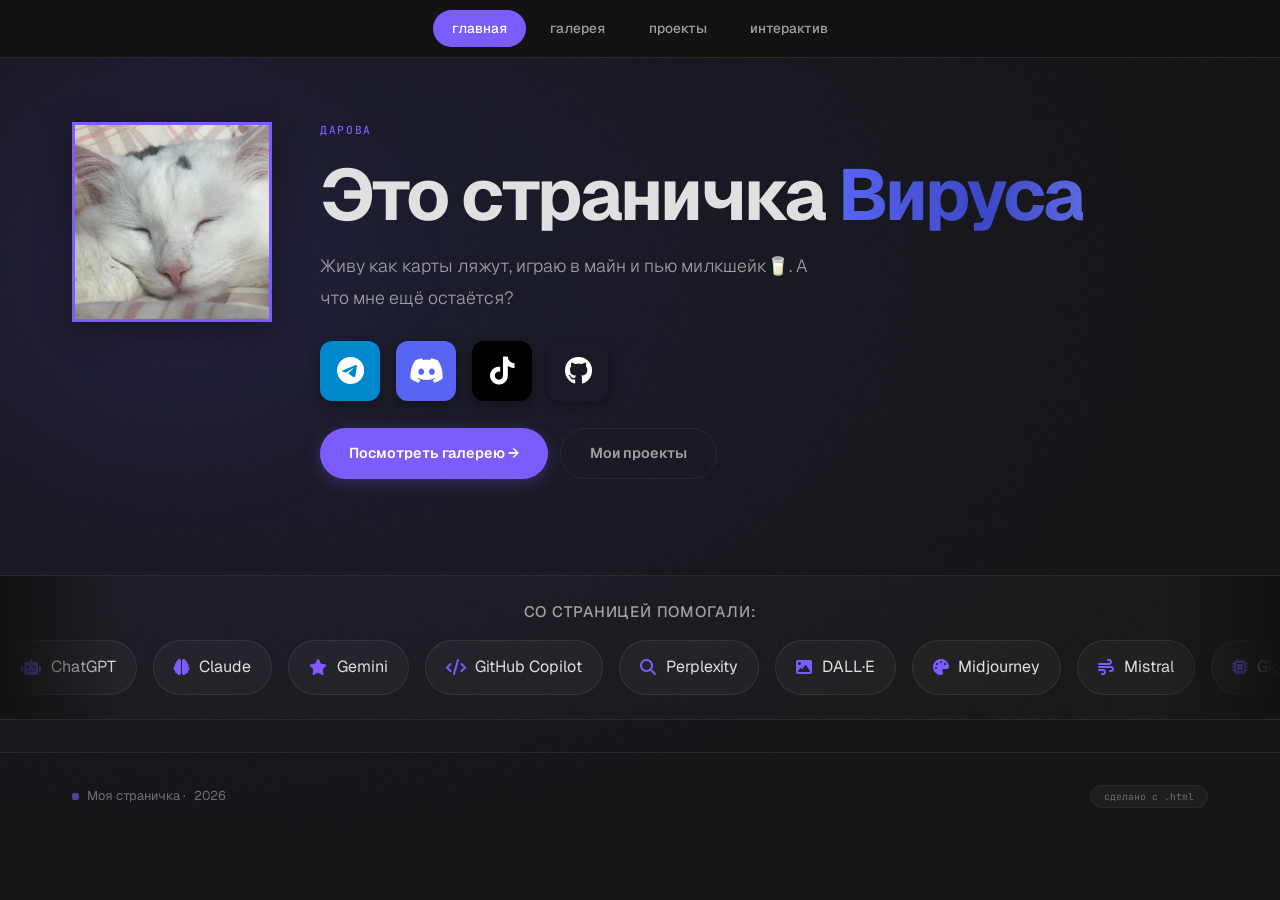
==== index.html @ 211f2b3b "Update index.html" ====
<!DOCTYPE html>

<html lang="ru">
<head>
<link rel="icon" type="image/x-icon" href="favicon.ico">
<link rel="icon" type="image/png" sizes="32x32" href="favicon-32x32.png">
<link rel="icon" type="image/png" sizes="16x16" href="favicon-16x16.png">
<link rel="apple-touch-icon" sizes="180x180" href="apple-touch-icon.png">
<link rel="manifest" href="site.webmanifest">
    <meta charset="UTF-8">
    <meta name="viewport" content="width=device-width, initial-scale=1.0">
 

<title>Главная — Моя страничка</title>

<link rel="preconnect" href="https://fonts.googleapis.com">
<link rel="preconnect" href="https://fonts.gstatic.com" crossorigin>

<link href="https://fonts.googleapis.com/css2?family=Geist:wght@300;400;500;600;700&family=JetBrains+Mono:wght@400;500&display=swap" rel="stylesheet">

<link rel="stylesheet"
      href="https://cdnjs.cloudflare.com/ajax/libs/font-awesome/6.5.0/css/all.min.css">

<link rel="stylesheet" href="style.css">


</head>

<body>

<!-- ═════════ TOPBAR ═════════ -->

<div class="topbar">
    <div class="wrapper">
        <nav class="topbar-nav">
            <a href="index.html" class="on">главная</a>
            <a href="gallery.html">галерея</a>
            <a href="projects.html">проекты</a>
            <a href="posts.html">интерактив</a>
        </nav>
    </div>
</div>

<!-- ═════════ HERO ═════════ -->

<section class="hero">
    <div class="wrapper">


    <div class="hero-grid">

        <div class="hero-avatar">
            <img src="images/филя.png" alt="Аватар">
        </div>

        <div class="hero-content">

            <div class="hero-tag">
                Дарова
            </div>

            <h1>
                Это страничка <em>Вируса</em>
            </h1>

            <p class="hero-sub">
                Живу как карты ляжут, играю в майн и пью милкшейк🥛.
                А что мне ещё остаётся?
            </p>

            <div class="hero-socials">

                <a href="https://t.me/IAmVirus"
                   target="_blank"
                   class="social-icon social-telegram">

                    <i class="fab fa-telegram-plane"></i>
                </a>

                <a href="https://discord.com/users/573196687481372675"
                   target="_blank"
                   class="social-icon social-discord">

                    <i class="fab fa-discord"></i>
                </a>

                <a href="https://tiktok.com/@i...am_virus"
                   target="_blank"
                   class="social-icon social-tiktok">

                    <i class="fab fa-tiktok"></i>
                </a>
                <a href="https://github.com/virus-momentx/virus.github.io"
                   target="_blank"
                   class="social-icon social-github"
                   aria-label="GitHub">

    <i class="fab fa-github"></i>
</a>

            </div>

            <div class="cta-row">

                <a href="gallery.html" class="cta p">
                    Посмотреть галерею →
                </a>

                <a href="projects.html" class="cta s">
                    Мои проекты
                </a>

            </div>

        </div>

    </div>

</div>


</section>

<!-- ═════════ AI CREDITS ═════════ -->

<section class="ai-marquee">

    <div class="ai-title">
        Со страницей помогали:
    </div>

    <div class="ai-track">

    <div class="ai-chip"><i class="fas fa-robot"></i> ChatGPT</div>
    <div class="ai-chip"><i class="fas fa-brain"></i> Claude</div>
    <div class="ai-chip"><i class="fas fa-star"></i> Gemini</div>
    <div class="ai-chip"><i class="fas fa-code"></i> GitHub Copilot</div>
    <div class="ai-chip"><i class="fas fa-search"></i> Perplexity</div>
    <div class="ai-chip"><i class="fas fa-image"></i> DALL·E</div>
    <div class="ai-chip"><i class="fas fa-palette"></i> Midjourney</div>
    <div class="ai-chip"><i class="fas fa-wind"></i> Mistral</div>
    <div class="ai-chip"><i class="fas fa-microchip"></i> GigaChat</div>
    <div class="ai-chip"><i class="fas fa-cloud"></i> ZorahM-GPT</div>

    <!-- дубль для бесконечной анимации -->

    <div class="ai-chip"><i class="fas fa-robot"></i> ChatGPT</div>
    <div class="ai-chip"><i class="fas fa-brain"></i> Claude</div>
    <div class="ai-chip"><i class="fas fa-star"></i> Gemini</div>
    <div class="ai-chip"><i class="fas fa-code"></i> GitHub Copilot</div>
    <div class="ai-chip"><i class="fas fa-search"></i> Perplexity</div>
    <div class="ai-chip"><i class="fas fa-image"></i> DALL·E</div>
    <div class="ai-chip"><i class="fas fa-palette"></i> Midjourney</div>
    <div class="ai-chip"><i class="fas fa-wind"></i> Mistral</div>
    <div class="ai-chip"><i class="fas fa-microchip"></i> GigaChat</div>
    <div class="ai-chip"><i class="fas fa-cloud"></i> ZorahM-GPT</div>

</div>


</section>

<!-- ═════════ FOOTER ═════════ -->

<footer class="ft">


<div class="wrapper">

    <div class="ft-l">
        <div class="ft-d"></div>
        Моя страничка ·
        <span id="year"></span>
    </div>

    <div class="ft-r">
        сделано с .html
    </div>

</div>


</footer>

<script>
document.getElementById('year').textContent =
    new Date().getFullYear();
</script>

</body>
</html>
---- style.css ----
/* ═══════════════════════════════════════════
   style.css — Моя страничка
   ═══════════════════════════════════════════ */

/* ── Reset & Base ── */
*,
*::before,
*::after {
  box-sizing: border-box;
  margin: 0;
  padding: 0;
}

:root {
  --bg-primary: #121212;
  --bg-secondary: #1e1e1e;
  --bg-card: rgba(30, 30, 30, 0.7);
  --border-color: #2a2a2a;
  --text-primary: #e0e0e0;
  --text-secondary: #a0a0a0;
  --text-muted: #6e6e6e;
  --accent: #7c5cfc;
  --accent-hover: #6d4fe0;
  --shadow: 0 8px 32px rgba(0, 0, 0, 0.4);
}

html {
  scroll-behavior: smooth;
}

body {
  font-family: 'Inter', 'Geist', -apple-system, BlinkMacSystemFont, 'Segoe UI', Roboto, sans-serif;
  background: radial-gradient(ellipse at 20% 30%, #1a1a2e, #121212 70%);
  background-attachment: fixed;
  color: var(--text-primary);
  line-height: 1.6;
  min-height: 100vh;
  position: relative;
}

body::before {
  content: '';
  position: fixed;
  inset: 0;
  pointer-events: none;
  z-index: 0;
  background-image: url("data:image/svg+xml,%3Csvg viewBox='0 0 512 512' xmlns='http://www.w3.org/2000/svg'%3E%3Cfilter id='noise'%3E%3CfeTurbulence type='fractalNoise' baseFrequency='0.9' numOctaves='4' stitchTiles='stitch'/%3E%3C/filter%3E%3Crect width='100%25' height='100%25' filter='url(%23noise)' opacity='0.04'/%3E%3C/svg%3E");
  background-size: 200px 200px;
}

.wrapper,
.topbar,
.ft {
  position: relative;
  z-index: 1;
}

.wrapper {
  max-width: 1200px;
  margin: 0 auto;
  padding: 0 2rem;
}

/* ═══ TOP BAR ═══ */
.topbar {
  position: sticky;
  top: 0;
  z-index: 99;
  background: rgba(18, 18, 18, 0.85);
  backdrop-filter: blur(12px);
  border-bottom: 1px solid var(--border-color);
}

.topbar .wrapper {
  display: flex;
  align-items: center;
  justify-content: center;
  padding: 0.6rem 2rem;
  gap: 1rem;
  flex-wrap: wrap;
}

.topbar-nav {
  display: flex;
  gap: 0.3rem;
  flex-wrap: wrap;
}

.topbar-nav a {
  text-decoration: none;
  color: var(--text-secondary);
  font-size: 0.85rem;
  font-weight: 500;
  padding: 0.5rem 1.2rem;
  border-radius: 100px;
  transition: all 0.25s ease;
}

.topbar-nav a:hover {
  color: var(--text-primary);
  background: rgba(255, 255, 255, 0.05);
}

.topbar-nav a.on {
  color: #ffffff;
  background: var(--accent);
}

/* ═══ HERO (Главная) ═══ */
.hero {
  padding: 4rem 0 3rem;
  position: relative;
  overflow: hidden;
}

.hero::before {
  content: '';
  position: absolute;
  top: -20%;
  left: -10%;
  width: 600px;
  height: 600px;
  background: radial-gradient(circle, rgba(124, 92, 252, 0.08), transparent 65%);
  pointer-events: none;
}

.hero-grid {
  display: grid;
  grid-template-columns: 200px 1fr;
  gap: 3rem;
  align-items: start;
  animation: rise 0.8s cubic-bezier(0.22, 1, 0.36, 1) both;
}

@keyframes rise {
  from {
    opacity: 0;
    transform: translateY(30px);
  }
  to {
    opacity: 1;
    transform: translateY(0);
  }
}

.hero-avatar {
  width: 200px;
  height: 200px;
  background: var(--bg-secondary);
  border: 3px solid var(--accent);
  border-radius: 0;
  overflow: hidden;
  flex-shrink: 0;
  box-shadow: var(--shadow);
}

.hero-avatar img {
  width: 100%;
  height: 100%;
  object-fit: cover;
  display: block;
}

.hero-content {
  display: flex;
  flex-direction: column;
  gap: 1.2rem;
}

.hero-tag {
  font-family: 'JetBrains Mono', monospace;
  font-size: 0.7rem;
  color: var(--accent);
  text-transform: uppercase;
  letter-spacing: 0.15em;
  font-weight: 500;
}

.hero-content h1 {
  font-size: clamp(2.8rem, 6vw, 4.5rem);
  font-weight: 700;
  line-height: 1;
  letter-spacing: -0.04em;
  margin: 0;
}

.hero-content h1 em {
  font-style: normal;
  background: linear-gradient(270deg, #5865F2, #7b87f5, #a78bfa, #6c7af0, #3b48c4, #5865F2);
  background-size: 300% 100%;
  -webkit-background-clip: text;
  -webkit-text-fill-color: transparent;
  background-clip: text;
  animation: shimmer 1.2s linear infinite;
}

@keyframes shimmer {
  0% {
    background-position: 0% 50%;
  }
  100% {
    background-position: 300% 50%;
  }
}

.shimmer-text {
  font-style: normal;
  background: linear-gradient(270deg, #5865F2, #7b87f5, #a78bfa, #6c7af0, #3b48c4, #5865F2);
  background-size: 300% 100%;
  -webkit-background-clip: text;
  -webkit-text-fill-color: transparent;
  background-clip: text;
  animation: shimmer 1.2s linear infinite;
}

.hero-sub {
  font-size: 1.1rem;
  color: var(--text-secondary);
  max-width: 500px;
  font-weight: 300;
  line-height: 1.8;
  margin: 0;
}

/* ═══ СОЦСЕТИ (квадратные иконки) ═══ */
.hero-socials {
  display: flex;
  gap: 1rem;
  margin-top: 0.5rem;
  flex-wrap: wrap;
}

.hero-socials .social-icon {
  display: inline-flex;
  align-items: center;
  justify-content: center;
  width: 60px;
  height: 60px;
  border-radius: 12px;
  text-decoration: none;
  transition: all 0.3s ease;
  border: none;
  box-shadow: 0 4px 12px rgba(0, 0, 0, 0.3);
  font-size: 28px;
  color: white;
}

.hero-socials .social-icon:hover {
  transform: translateY(-4px) scale(1.03);
  filter: brightness(1.15);
  box-shadow: 0 8px 25px rgba(0, 0, 0, 0.5);
}

.hero-socials .social-telegram {
  background: #0088cc;
}
.hero-socials .social-discord {
  background: #5865F2;
}
.hero-socials .social-tiktok {
  background: #000000;
}

.cta-row {
  display: flex;
  gap: 0.8rem;
  flex-wrap: wrap;
  margin-top: 0.5rem;
}

.cta {
  display: inline-flex;
  align-items: center;
  gap: 0.5rem;
  padding: 0.8rem 1.8rem;
  font-weight: 600;
  font-size: 0.9rem;
  border-radius: 100px;
  transition: all 0.3s cubic-bezier(0.34, 1.56, 0.64, 1);
  text-decoration: none;
}

.cta.p {
  background: var(--accent);
  color: #ffffff;
  border: none;
  box-shadow: 0 4px 15px rgba(124, 92, 252, 0.3);
}

.cta.p:hover {
  background: var(--accent-hover);
  transform: translateY(-3px);
  box-shadow: 0 8px 30px rgba(124, 92, 252, 0.4);
}

.cta.s {
  background: transparent;
  color: var(--text-secondary);
  border: 1px solid var(--border-color);
}

.cta.s:hover {
  background: rgba(255, 255, 255, 0.05);
  color: var(--text-primary);
  transform: translateY(-3px);
}

/* ═══ GALLERY (общие стили) ═══ */
.page-title {
  padding: 3rem 0 0;
  text-align: center;
}

.page-title h1 {
  font-size: clamp(2.5rem, 5vw, 3.8rem);
  font-weight: 700;
  letter-spacing: -0.03em;
}

.page-title p {
  color: var(--text-secondary);
  font-size: 1.1rem;
  margin-top: 0.5rem;
  font-weight: 300;
}

.gallery-subtitle {
  font-size: 2.8rem;
  font-weight: 700;
  margin-top: 0.2rem;
  color: var(--text-primary);
}

.gallery-update-note {
  font-size: 1rem;
  color: var(--text-secondary);
  font-weight: 300;
  margin-top: 0.3rem;
  font-style: italic;
  opacity: 0.7;
  letter-spacing: 0.02em;
}

/* ═══ GALLERY CONTROLS (фильтры + поиск) ═══ */
.gallery-controls {
  display: flex;
  flex-direction: column;
  align-items: center;
  gap: 18px;
  margin: 28px auto 0;
}

/* ── Ряд кнопок-игр ── */
.game-filters {
  display: flex;
  align-items: center;
  gap: 10px;
  flex-wrap: wrap;
  justify-content: center;
}

.game-filter {
  width: 64px;
  height: 64px;
  border-radius: 16px;
  border: 2px solid transparent;
  background: rgba(255, 255, 255, 0.06);
  cursor: pointer;
  display: flex;
  align-items: center;
  justify-content: center;
  transition: background 0.2s, border-color 0.2s, box-shadow 0.2s;
  padding: 0;
  position: relative;
}

.game-filter img {
  width: 36px;
  height: 36px;
  object-fit: contain;
  border-radius: 6px;
}

.game-filter:hover {
  background: rgba(255, 255, 255, 0.12);
}

.game-filter.active {
  border-color: #7c5cfc;
  background: rgba(124, 92, 252, 0.15);
  box-shadow: 0 0 0 2px rgba(124, 92, 252, 0.3),
              0 2px 18px rgba(124, 92, 252, 0.25);
}

/* Нижняя полоска у активного фильтра */
.game-filter.active::after {
  content: '';
  position: absolute;
  bottom: 6px;
  left: 50%;
  transform: translateX(-50%);
  width: 28px;
  height: 3px;
  border-radius: 2px;
  background: #7c5cfc;
}

/* IRL — текстовая кнопка */
.game-filter.irl {
  font-family: 'Inter', sans-serif;
  font-size: 0.85rem;
  font-weight: 700;
  color: #ccc;
  letter-spacing: 0.05em;
  width: 72px;
}

/* ── Поисковая строка (общая, гэллерея + посты) ── */
#searchInput {
  display: block;
  width: 100%;
  max-width: 560px;
  margin: 0 auto;
  padding: 14px 20px 14px 48px;
  border-radius: 50px;
  border: 1.5px solid rgba(255, 255, 255, 0.08);
  background: rgba(255, 255, 255, 0.05);
  color: #e0e0e0;
  font-family: 'Inter', sans-serif;
  font-size: 0.95rem;
  outline: none;
  transition: border-color 0.2s, background 0.2s;
  background-image: url("data:image/svg+xml,%3Csvg xmlns='http://www.w3.org/2000/svg' width='18' height='18' viewBox='0 0 24 24' fill='none' stroke='%238b5cf6' stroke-width='2.2' stroke-linecap='round' stroke-linejoin='round'%3E%3Ccircle cx='11' cy='11' r='8'/%3E%3Cline x1='21' y1='21' x2='16.65' y2='16.65'/%3E%3C/svg%3E");
  background-repeat: no-repeat;
  background-position: 16px center;
  box-sizing: border-box;
}

#searchInput::placeholder {
  color: rgba(180, 180, 200, 0.5);
}

#searchInput:focus {
  border-color: rgba(124, 92, 252, 0.5);
  background-color: rgba(255, 255, 255, 0.08);
}

/* Обёртка строки поиска на странице "Интерактив" — центрирует инпут */
.posts-search-wrap {
  width: 100%;
  max-width: 640px;
  margin: 20px auto;
  display: flex;
  justify-content: center;
}

/* Альтернативный вариант поисковой строки (с иконкой-лупой внутри блока) */
.posts-search {
  display: flex;
  align-items: center;
  gap: 10px;
  width: 100%;
  max-width: 640px;
  margin: 16px auto;
  padding: 10px 14px;
  border-radius: 14px;
  background: #161616;
  border: 1px solid #2a2a2a;
  transition: .2s;
}

.posts-search:focus-within {
  border-color: #4a4af0;
  box-shadow: 0 0 0 2px rgba(74, 74, 240, 0.2);
}

.posts-search i {
  color: #777;
}

.posts-search input {
  width: 100%;
  background: transparent;
  border: none;
  outline: none;
  color: #fff;
  font-size: 14px;
}

/* ── Счётчик фото ── */
.photo-counter {
  text-align: center;
  color: rgba(180, 180, 200, 0.55);
  font-size: 0.85rem;
  margin-top: 8px;
  margin-bottom: 28px;
}

/* ── Счётчик постов (страница "Интерактив") ── */
.posts-count {
  text-align: center;
  color: rgba(180, 180, 200, 0.55);
  font-size: 0.85rem;
  margin-top: 8px;
  margin-bottom: 28px;
}

/* ═══ GALLERY GRID ═══ */
.gallery-grid {
  display: grid;
  grid-template-columns: repeat(auto-fill, minmax(260px, 1fr));
  gap: 1.8rem;
  padding: 2rem 0 60px;
}

.gallery-item {
  background: var(--bg-card);
  backdrop-filter: blur(8px);
  border: 1px solid var(--border-color);
  border-radius: 16px;
  overflow: hidden;
  transition: all 0.3s ease;
  cursor: pointer;
  opacity: 0;
  animation: cardFadeIn 0.4s ease forwards;
}

@keyframes cardFadeIn {
  from {
    opacity: 0;
    transform: scale(0.95);
  }
  to {
    opacity: 1;
    transform: scale(1);
  }
}

.gallery-item:hover {
  transform: translateY(-5px);
  border-color: var(--accent);
  box-shadow: var(--shadow);
}

.gallery-item img {
  width: 100%;
  height: 200px;
  object-fit: cover;
  display: block;
  background: var(--bg-primary);
}

.gallery-item .desc {
  padding: 1.2rem;
  font-size: 0.9rem;
  color: var(--text-secondary);
  font-weight: 300;
  white-space: pre-wrap;
}

/* ═══ LIGHTBOX ═══ */
#lightbox {
  display: none;
  position: fixed;
  inset: 0;
  background: rgba(0, 0, 0, 0.92);
  backdrop-filter: blur(8px);
  z-index: 1000;
  align-items: center;
  justify-content: center;
  cursor: pointer;
  padding: 20px;
}

#lightbox.active {
  display: flex;
}

.lightbox-content {
  display: flex;
  flex-direction: column;
  align-items: center;
  justify-content: center;
  max-width: 92%;
  max-height: 92vh;
  gap: 1rem;
  cursor: default;
}

#lightbox img {
  max-width: 100%;
  max-height: calc(92vh - 6rem);
  object-fit: contain;
  border-radius: 12px;
  box-shadow: 0 0 60px rgba(0, 0, 0, 0.8);
  animation: zoomIn 0.3s cubic-bezier(0.34, 1.56, 0.64, 1);
}

#lightbox .placeholder-text {
  color: #fff;
  font-size: 1.8rem;
  font-weight: 300;
  text-align: center;
  padding: 2rem;
  background: rgba(255, 255, 255, 0.05);
  border-radius: 16px;
}

.lightbox-comment {
  max-width: 80%;
  color: #ffffff;
  font-size: 2.8rem;
  font-weight: 700;
  text-align: center;
  background: rgba(0, 0, 0, 0.65);
  padding: 1.2rem 2.5rem;
  border-radius: 20px;
  backdrop-filter: blur(8px);
  border: 1px solid rgba(255, 255, 255, 0.1);
  box-shadow: 0 8px 40px rgba(0, 0, 0, 0.6);
  display: none;
  animation: fadeIn 0.4s ease;
  text-shadow: 0 2px 10px rgba(0, 0, 0, 0.5);
  line-height: 1.3;
  white-space: pre-wrap;
  word-wrap: break-word;
  margin: 0 auto;
  flex-shrink: 0;
}

@keyframes zoomIn {
  from {
    transform: scale(0.8);
    opacity: 0;
  }
  to {
    transform: scale(1);
    opacity: 1;
  }
}

@keyframes fadeIn {
  from {
    opacity: 0;
  }
  to {
    opacity: 1;
  }
}

#lightbox .close-btn {
  position: fixed;
  top: 25px;
  right: 35px;
  font-size: 42px;
  color: #fff;
  cursor: pointer;
  font-weight: 300;
  transition: transform 0.2s ease;
  z-index: 1001;
  user-select: none;
}

#lightbox .close-btn:hover {
  transform: scale(1.2) rotate(90deg);
}

/* ═══ PROJECTS ═══ */
.projects-list {
  display: flex;
  flex-direction: column;
  gap: 1.5rem;
  padding: 2rem 0;
}

.project-card {
  background: var(--bg-card);
  backdrop-filter: blur(8px);
  border: 1px solid var(--border-color);
  border-radius: 16px;
  padding: 1.8rem;
  transition: all 0.3s ease;
}

.project-card:hover {
  border-color: var(--accent);
  transform: translateX(8px);
  box-shadow: var(--shadow);
}

.project-card h3 {
  font-size: 1.2rem;
  font-weight: 600;
  margin-bottom: 0.3rem;
}

.project-card p {
  color: var(--text-secondary);
  font-weight: 300;
  line-height: 1.7;
}

.project-card .link {
  display: inline-block;
  margin-top: 0.8rem;
  color: var(--accent);
  text-decoration: none;
  font-weight: 500;
  transition: color 0.2s ease;
}

.project-card .link:hover {
  color: var(--accent-hover);
}

/* ═══ POSTS (Интерактив) ═══ */
.posts-list {
  display: flex;
  flex-direction: column;
  gap: 1.8rem;
  padding: 1rem 0 60px;
}

.post-card {
  position: relative;
  width: 100%;
  max-width: 640px;
  margin: 0 auto;
  background: var(--bg-card);
  backdrop-filter: blur(8px);
  border: 1px solid var(--border-color);
  border-radius: 18px;
  padding: 1.6rem;
  overflow: hidden;
  opacity: 0;
  animation: postFadeIn 0.5s ease forwards;
  transition: border-color 0.3s ease, transform 0.3s ease, box-shadow 0.3s ease;
}

@keyframes postFadeIn {
  from {
    opacity: 0;
    transform: translateY(16px);
  }
  to {
    opacity: 1;
    transform: translateY(0);
  }
}

/* акцентная полоска сверху карточки */
.post-card::before {
  content: '';
  position: absolute;
  top: 0;
  left: 0;
  right: 0;
  height: 3px;
  background: linear-gradient(90deg, transparent, var(--accent), transparent);
  opacity: 0.6;
}

.post-card:hover {
  border-color: var(--accent);
  transform: translateY(-4px);
  box-shadow: var(--shadow);
}

.post-card .post-title {
  text-align: center;
  font-size: 1.25rem;
  font-weight: 700;
  letter-spacing: -0.01em;
  margin-bottom: 1.1rem;
  color: var(--text-primary);
}

.post-tag {
  display: inline-block;
  font-size: 11px;
  padding: 2px 8px;
  border-radius: 10px;
  background: #2b2b40;
  color: #9fa8ff;
  margin-bottom: 8px;
}

/* ── картинка поста + лупа при наведении ── */
.post-image-wrap {
  position: relative;
  border-radius: 14px;
  overflow: hidden;
  margin-bottom: 1.1rem;
  cursor: pointer;
  background: var(--bg-primary);
}

.post-card .post-image,
.post-image {
  width: 100%;
  max-width: 100%;
  max-height: 280px;
  height: auto;
  object-fit: cover;
  display: block;
  border-radius: 10px;
  transition: transform 0.4s ease, filter 0.4s ease;
}

.post-image-wrap:hover .post-image {
  transform: scale(1.04);
  filter: brightness(0.75);
}

.post-zoom-hint {
  position: absolute;
  inset: 0;
  display: flex;
  align-items: center;
  justify-content: center;
  font-size: 1.6rem;
  color: #fff;
  opacity: 0;
  transition: opacity 0.3s ease;
  pointer-events: none;
  text-shadow: 0 2px 12px rgba(0, 0, 0, 0.6);
}

.post-image-wrap:hover .post-zoom-hint {
  opacity: 1;
}

.post-card .post-body,
.post-body {
  color: var(--text-secondary);
  font-weight: 300;
  line-height: 1.7;
  white-space: pre-wrap;
  font-size: 0.92rem;
}

.post-card .post-meta,
.post-meta {
  display: flex;
  justify-content: flex-start;
  margin-top: 1.3rem;
  padding-top: 0.9rem;
  border-top: 1px solid var(--border-color);
  font-size: 12px;
  opacity: .85;
}

.post-date-time {
  display: inline-flex;
  align-items: center;
  gap: 0.4rem;
  font-family: 'JetBrains Mono', monospace;
  font-size: 0.75rem;
  color: var(--text-muted);
  background: rgba(124, 92, 252, 0.07);
  padding: 0.4rem 1rem;
  border-radius: 100px;
  border: 1px solid rgba(124, 92, 252, 0.15);
}

.post-date-time i {
  color: var(--accent);
  font-size: 0.7rem;
}

/* ── Подсветка результатов поиска ── */
mark {
  background: #4a4af0;
  color: white;
  padding: 0 3px;
  border-radius: 4px;
}

/* ═══ БЕГУЩАЯ СТРОКА С ИИ ═══ */
.ai-marquee {
  position: relative;
  overflow: hidden;
  margin-top: 3rem;
  padding: 1.5rem 0;
  background: rgba(255, 255, 255, 0.02);
  border-top: 1px solid var(--border-color);
  border-bottom: 1px solid var(--border-color);
}

.ai-marquee::before,
.ai-marquee::after {
  content: "";
  position: absolute;
  top: 0;
  width: 120px;
  height: 100%;
  z-index: 5;
  pointer-events: none;
}

.ai-marquee::before {
  left: 0;
  background: linear-gradient(to right, #121212, transparent);
}

.ai-marquee::after {
  right: 0;
  background: linear-gradient(to left, #121212, transparent);
}

.ai-title {
  text-align: center;
  font-size: 0.95rem;
  font-weight: 500;
  color: var(--text-secondary);
  margin-bottom: 1rem;
  letter-spacing: 0.05em;
  text-transform: uppercase;
}

.ai-track {
  display: flex;
  align-items: center;
  gap: 1rem;
  width: max-content;
  animation: aiScroll 25s linear infinite;
}

.ai-chip {
  display: flex;
  align-items: center;
  gap: .6rem;
  padding: .85rem 1.25rem;
  border-radius: 999px;
  background: rgba(255, 255, 255, .04);
  border: 1px solid rgba(255, 255, 255, .08);
  color: var(--text-primary);
  white-space: nowrap;
  transition: all .25s ease;
}

.ai-chip:hover {
  transform: translateY(-2px);
  border-color: var(--accent);
  background: rgba(124, 92, 252, 0.08);
}

.ai-chip i {
  color: var(--accent);
  font-size: 1rem;
}

@keyframes aiScroll {
  from {
    transform: translateX(0);
  }
  to {
    transform: translateX(-50%);
  }
}

/* ═══ FOOTER ═══ */
.ft {
  padding: 2rem 0;
  border-top: 1px solid var(--border-color);
  margin-top: 2rem;
}

.ft .wrapper {
  display: flex;
  justify-content: space-between;
  align-items: center;
}

.ft-l {
  display: flex;
  align-items: center;
  gap: 0.5rem;
  font-size: 0.8rem;
  color: var(--text-muted);
}

.ft-d {
  width: 7px;
  height: 7px;
  background: var(--accent);
  border-radius: 2px;
  opacity: 0.6;
}

.ft-r {
  font-family: 'JetBrains Mono', monospace;
  font-size: 0.6rem;
  color: var(--text-muted);
  padding: 0.2rem 0.8rem;
  background: var(--bg-secondary);
  border-radius: 100px;
  border: 1px solid var(--border-color);
}

/* ═══ RESPONSIVE ═══ */
@media (max-width: 768px) {
  .topbar .wrapper {
    justify-content: center;
    padding: 0.8rem 1.5rem;
  }

  .post-card {
    padding: 1.3rem;
  }

  .post-card .post-title {
    font-size: 1.1rem;
  }

  .post-card .post-image,
  .post-image {
    max-height: 220px;
  }

  .hero-grid {
    grid-template-columns: 1fr;
    gap: 2rem;
    text-align: center;
  }

  .hero-avatar {
    width: 150px;
    height: 150px;
    margin: 0 auto;
  }

  .hero-content {
    align-items: center;
  }

  .hero-sub {
    max-width: 100%;
  }

  .hero-socials {
    justify-content: center;
  }

  .cta-row {
    justify-content: center;
  }

  .gallery-grid {
    grid-template-columns: repeat(auto-fill, minmax(160px, 1fr));
    gap: 1rem;
  }

  .gallery-item img {
    height: 150px;
  }

  .wrapper {
    padding: 0 1.25rem;
  }

  #lightbox .close-btn {
    top: 15px;
    right: 20px;
    font-size: 32px;
  }

  .gallery-subtitle {
    font-size: 2rem;
  }

  .gallery-update-note {
    font-size: 0.85rem;
  }

  .lightbox-comment {
    font-size: 1.8rem;
    padding: 0.8rem 1.5rem;
    max-width: 90%;
    border-radius: 14px;
  }

  .game-filter {
    width: 48px !important;
    height: 48px !important;
  }

  .game-filter img {
    width: 24px !important;
    height: 24px !important;
    max-width: 24px !important;
    max-height: 24px !important;
  }

  .game-filter.irl {
    min-width: 60px;
    padding: 0 14px;
    font-size: 0.8rem;
  }

  .ai-chip {
    font-size: 0.9rem;
    padding: 0.6rem 1rem;
  }

  .search-box input {
    height: 48px;
    font-size: 0.9rem;
  }
}

@media (max-width: 480px) {
  .lightbox-comment {
    font-size: 1.4rem;
    padding: 0.6rem 1.2rem;
  }

  .post-card {
    padding: 1.1rem;
  }

  .post-card .post-image,
  .post-image {
    max-height: 200px;
  }
}
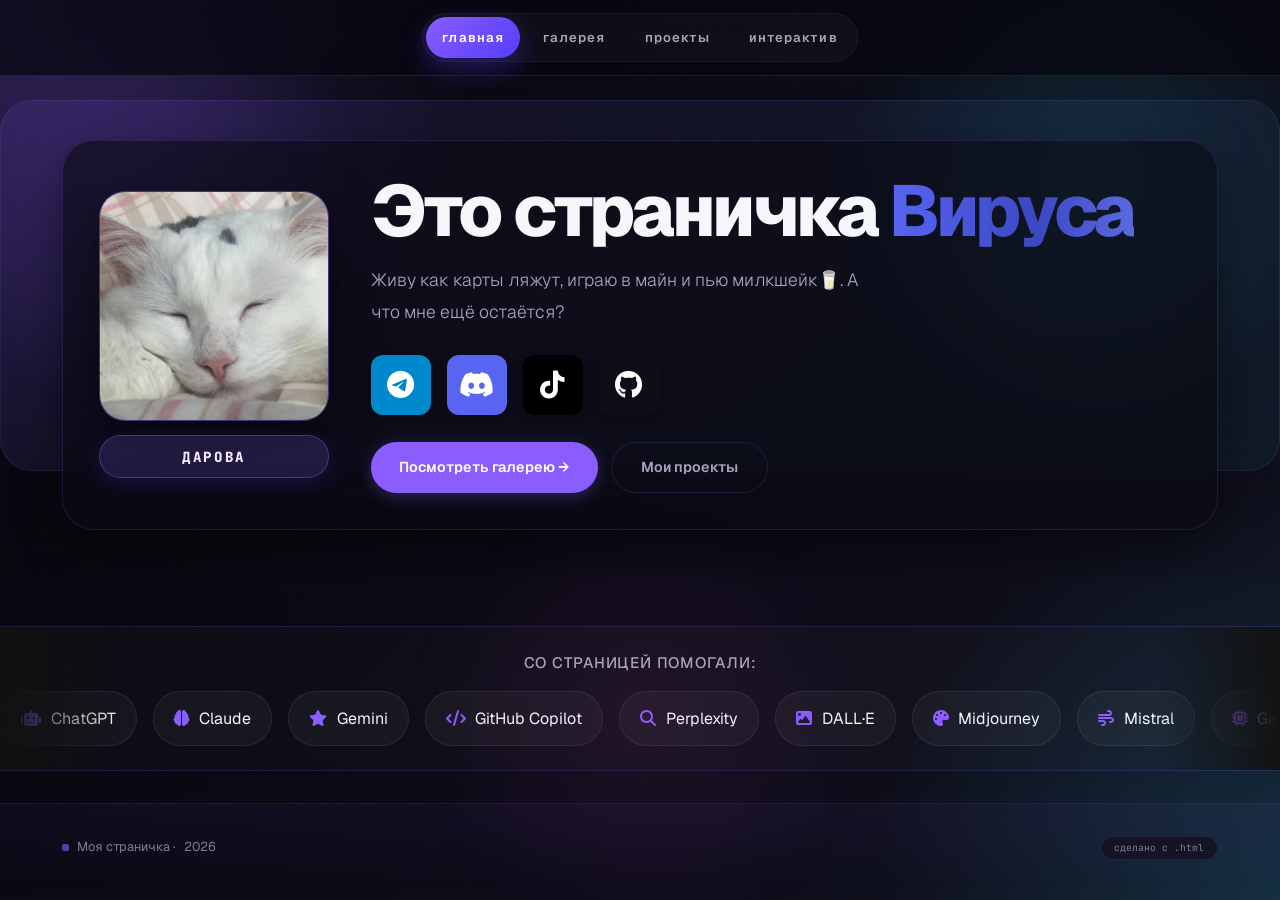
==== commit 365db692: "Fix HTML structure and formatting issues" ====
--- a/index.html
+++ b/index.html
@@ -3,10 +3,10 @@
 <html lang="ru">
 <head>
 <link rel="icon" type="image/x-icon" href="favicon.ico">
-<link rel="icon" type="image/png" sizes="32x32" href="favicon-32x32.png">
-<link rel="icon" type="image/png" sizes="16x16" href="favicon-16x16.png">
-<link rel="apple-touch-icon" sizes="180x180" href="apple-touch-icon.png">
-<link rel="manifest" href="site.webmanifest">
+<link rel="icon" type="image/png" sizes="32x32" href="icons/favicon-32x32.png">
+<link rel="icon" type="image/png" sizes="16x16" href="icons/favicon-16x16.png">
+<link rel="apple-touch-icon" sizes="180x180" href="icons/apple-touch-icon.png">
+<link rel="manifest" href="icons/site.webmanifest">
     <meta charset="UTF-8">
     <meta name="viewport" content="width=device-width, initial-scale=1.0">
  
@@ -49,15 +49,17 @@
 
     <div class="hero-grid">
 
-        <div class="hero-avatar">
-            <img src="images/филя.png" alt="Аватар">
-        </div>
-
-        <div class="hero-content">
+        <div class="hero-avatar-stack">
+            <div class="hero-avatar">
+                <img src="images/филя.png" alt="Аватар">
+            </div>
 
             <div class="hero-tag">
                 Дарова
             </div>
+        </div>
+
+        <div class="hero-content">
 
             <h1>
                 Это страничка <em>Вируса</em>
--- a/style.css
+++ b/style.css
@@ -12,16 +12,18 @@
 }
 
 :root {
-  --bg-primary: #121212;
-  --bg-secondary: #1e1e1e;
-  --bg-card: rgba(30, 30, 30, 0.7);
-  --border-color: #2a2a2a;
-  --text-primary: #e0e0e0;
-  --text-secondary: #a0a0a0;
-  --text-muted: #6e6e6e;
-  --accent: #7c5cfc;
-  --accent-hover: #6d4fe0;
-  --shadow: 0 8px 32px rgba(0, 0, 0, 0.4);
+  --bg-primary: #09090d;
+  --bg-secondary: #141425;
+  --bg-card: rgba(16, 16, 28, 0.72);
+  --border-color: rgba(117, 101, 255, 0.18);
+  --text-primary: #f5f7fb;
+  --text-secondary: #a6a5bb;
+  --text-muted: #7f7d96;
+  --accent: #8a5dff;
+  --accent-hover: #7352f5;
+  --accent-2: #32d6ff;
+  --accent-3: #ff4fd8;
+  --shadow: 0 18px 50px rgba(0, 0, 0, 0.45);
 }
 
 html {
@@ -30,12 +32,16 @@
 
 body {
   font-family: 'Inter', 'Geist', -apple-system, BlinkMacSystemFont, 'Segoe UI', Roboto, sans-serif;
-  background: radial-gradient(ellipse at 20% 30%, #1a1a2e, #121212 70%);
+  background:
+    radial-gradient(circle at top left, rgba(138, 93, 255, 0.26), transparent 30%),
+    radial-gradient(circle at bottom right, rgba(50, 214, 255, 0.15), transparent 26%),
+    linear-gradient(135deg, #05050a 0%, #0a0a14 45%, #111220 100%);
   background-attachment: fixed;
   color: var(--text-primary);
   line-height: 1.6;
   min-height: 100vh;
   position: relative;
+  overflow-x: hidden;
 }
 
 body::before {
@@ -44,8 +50,30 @@
   inset: 0;
   pointer-events: none;
   z-index: 0;
-  background-image: url("data:image/svg+xml,%3Csvg viewBox='0 0 512 512' xmlns='http://www.w3.org/2000/svg'%3E%3Cfilter id='noise'%3E%3CfeTurbulence type='fractalNoise' baseFrequency='0.9' numOctaves='4' stitchTiles='stitch'/%3E%3C/filter%3E%3Crect width='100%25' height='100%25' filter='url(%23noise)' opacity='0.04'/%3E%3C/svg%3E");
-  background-size: 200px 200px;
+  background:
+    linear-gradient(rgba(255,255,255,0.012) 1px, transparent 1px),
+    linear-gradient(90deg, rgba(255,255,255,0.012) 1px, transparent 1px),
+    url("data:image/svg+xml,%3Csvg viewBox='0 0 512 512' xmlns='http://www.w3.org/2000/svg'%3E%3Cfilter id='noise'%3E%3CfeTurbulence type='fractalNoise' baseFrequency='0.7' numOctaves='4' stitchTiles='stitch'/%3E%3C/filter%3E%3Crect width='100%25' height='100%25' filter='url(%23noise)' opacity='0.04'/%3E%3C/svg%3E");
+  background-size: 42px 42px, 42px 42px, 200px 200px;
+  mask-image: linear-gradient(to bottom, rgba(0,0,0,0.78), transparent 100%);
+}
+
+body::after {
+  content: '';
+  position: fixed;
+  inset: 0;
+  pointer-events: none;
+  z-index: 0;
+  background:
+    radial-gradient(circle at 10% 20%, rgba(138, 93, 255, 0.16), transparent 18%),
+    radial-gradient(circle at 85% 20%, rgba(50, 214, 255, 0.14), transparent 20%),
+    radial-gradient(circle at 50% 80%, rgba(255, 79, 216, 0.08), transparent 26%);
+  opacity: 0.9;
+}
+
+img {
+  max-width: 100%;
+  height: auto;
 }
 
 .wrapper,
@@ -56,7 +84,7 @@
 }
 
 .wrapper {
-  max-width: 1200px;
+  max-width: 1220px;
   margin: 0 auto;
   padding: 0 2rem;
 }
@@ -66,44 +94,52 @@
   position: sticky;
   top: 0;
   z-index: 99;
-  background: rgba(18, 18, 18, 0.85);
-  backdrop-filter: blur(12px);
-  border-bottom: 1px solid var(--border-color);
+  background: rgba(8, 8, 16, 0.72);
+  backdrop-filter: blur(18px);
+  border-bottom: 1px solid rgba(138, 93, 255, 0.18);
 }
 
 .topbar .wrapper {
   display: flex;
   align-items: center;
   justify-content: center;
-  padding: 0.6rem 2rem;
+  padding: 0.8rem 2rem;
   gap: 1rem;
   flex-wrap: wrap;
 }
 
 .topbar-nav {
   display: flex;
-  gap: 0.3rem;
+  gap: 0.45rem;
   flex-wrap: wrap;
+  padding: 0.2rem;
+  border-radius: 999px;
+  background: rgba(255, 255, 255, 0.03);
+  border: 1px solid rgba(255, 255, 255, 0.05);
 }
 
 .topbar-nav a {
   text-decoration: none;
   color: var(--text-secondary);
-  font-size: 0.85rem;
-  font-weight: 500;
-  padding: 0.5rem 1.2rem;
-  border-radius: 100px;
+  font-size: 0.82rem;
+  font-weight: 600;
+  letter-spacing: 0.08em;
+  text-transform: lowercase;
+  padding: 0.62rem 1rem;
+  border-radius: 999px;
   transition: all 0.25s ease;
 }
 
 .topbar-nav a:hover {
   color: var(--text-primary);
   background: rgba(255, 255, 255, 0.05);
+  transform: translateY(-1px);
 }
 
 .topbar-nav a.on {
   color: #ffffff;
-  background: var(--accent);
+  background: linear-gradient(135deg, #8a5dff, #553dfc);
+  box-shadow: 0 10px 28px rgba(84, 61, 252, 0.36);
 }
 
 /* ═══ HERO (Главная) ═══ */
@@ -116,20 +152,36 @@
 .hero::before {
   content: '';
   position: absolute;
-  top: -20%;
-  left: -10%;
-  width: 600px;
-  height: 600px;
-  background: radial-gradient(circle, rgba(124, 92, 252, 0.08), transparent 65%);
+  inset: 1.5rem 0 auto;
+  height: 74%;
+  background: linear-gradient(135deg, rgba(138, 93, 255, 0.12), rgba(50, 214, 255, 0.05));
+  border: 1px solid rgba(138, 93, 255, 0.15);
+  border-radius: 32px;
+  filter: blur(0.5px);
   pointer-events: none;
 }
 
 .hero-grid {
   display: grid;
-  grid-template-columns: 200px 1fr;
-  gap: 3rem;
-  align-items: start;
+  grid-template-columns: 230px 1fr;
+  gap: 2.6rem;
+  align-items: center;
+  position: relative;
+  z-index: 1;
+  padding: 2.25rem;
+  border-radius: 32px;
+  background: rgba(10, 10, 18, 0.62);
+  backdrop-filter: blur(18px);
+  border: 1px solid rgba(138, 93, 255, 0.18);
+  box-shadow: var(--shadow);
   animation: rise 0.8s cubic-bezier(0.22, 1, 0.36, 1) both;
+}
+
+.hero-avatar-stack {
+  display: flex;
+  flex-direction: column;
+  gap: 0.9rem;
+  width: 230px;
 }
 
 @keyframes rise {
@@ -144,14 +196,14 @@
 }
 
 .hero-avatar {
-  width: 200px;
-  height: 200px;
-  background: var(--bg-secondary);
-  border: 3px solid var(--accent);
-  border-radius: 0;
+  width: 230px;
+  height: 230px;
+  background: linear-gradient(135deg, rgba(138, 93, 255, 0.22), rgba(50, 214, 255, 0.12));
+  border: 1px solid rgba(138, 93, 255, 0.3);
+  border-radius: 26px;
   overflow: hidden;
   flex-shrink: 0;
-  box-shadow: var(--shadow);
+  box-shadow: 0 18px 50px rgba(0, 0, 0, 0.5);
 }
 
 .hero-avatar img {
@@ -168,19 +220,29 @@
 }
 
 .hero-tag {
+  display: inline-flex;
+  align-items: center;
+  justify-content: center;
+  gap: 0.5rem;
   font-family: 'JetBrains Mono', monospace;
-  font-size: 0.7rem;
-  color: var(--accent);
+  font-size: 0.88rem;
+  color: #f2ebff;
   text-transform: uppercase;
-  letter-spacing: 0.15em;
-  font-weight: 500;
+  letter-spacing: 0.18em;
+  font-weight: 800;
+  background: rgba(138, 93, 255, 0.18);
+  border: 1px solid rgba(138, 93, 255, 0.38);
+  border-radius: 999px;
+  padding: 0.58rem 1rem;
+  width: 100%;
+  box-shadow: 0 8px 24px rgba(84, 61, 252, 0.18);
 }
 
 .hero-content h1 {
   font-size: clamp(2.8rem, 6vw, 4.5rem);
-  font-weight: 700;
-  line-height: 1;
-  letter-spacing: -0.04em;
+  font-weight: 800;
+  line-height: 0.95;
+  letter-spacing: -0.05em;
   margin: 0;
 }
 
@@ -416,11 +478,21 @@
 }
 
 /* ── Поисковая строка (общая, гэллерея + посты) ── */
+.search-row {
+  width: min(100%, 760px);
+  margin: 0 auto;
+  display: flex;
+  flex-direction: column;
+  justify-content: center;
+  align-items: center;
+  gap: 0.9rem;
+}
+
 #searchInput {
   display: block;
-  width: 100%;
+  width: min(100%, 560px);
   max-width: 560px;
-  margin: 0 auto;
+  margin: 0;
   padding: 14px 20px 14px 48px;
   border-radius: 50px;
   border: 1.5px solid rgba(255, 255, 255, 0.08);
@@ -436,6 +508,46 @@
   box-sizing: border-box;
 }
 
+.posts-count {
+  text-align: center;
+  margin: 0.45rem 0 1rem;
+  color: var(--text-secondary);
+  font-size: 0.82rem;
+  letter-spacing: 0.06em;
+  text-transform: uppercase;
+}
+
+.shuffle-button {
+  display: inline-flex;
+  align-items: center;
+  justify-content: center;
+  min-width: 120px;
+  width: min(100%, 560px);
+  padding: 0.85rem 1.15rem;
+  border-radius: 999px;
+  border: 1px solid rgba(108, 73, 255, 0.56);
+  background: linear-gradient(135deg, #7c5cfc 0%, #5a39ff 100%);
+  color: #ffffff;
+  font-family: 'Inter', sans-serif;
+  font-size: 0.84rem;
+  font-weight: 700;
+  letter-spacing: 0.08em;
+  text-transform: lowercase;
+  cursor: pointer;
+  box-shadow: 0 10px 24px rgba(84, 61, 252, 0.28);
+  transition: transform 0.24s ease, box-shadow 0.24s ease, filter 0.24s ease;
+}
+
+.shuffle-button:hover {
+  transform: translateY(-2px);
+  box-shadow: 0 14px 30px rgba(84, 61, 252, 0.34);
+  filter: brightness(1.07);
+}
+
+.shuffle-button:active {
+  transform: translateY(0);
+}
+
 #searchInput::placeholder {
   color: rgba(180, 180, 200, 0.5);
 }
@@ -445,11 +557,119 @@
   background-color: rgba(255, 255, 255, 0.08);
 }
 
+/* Обёртка страницы "Интерактив" */
+.posts-shell {
+  width: min(100%, 860px);
+  margin: 1.8rem auto 0;
+  padding: 1.5rem;
+  border: 1px solid rgba(124, 92, 252, 0.16);
+  border-radius: 28px;
+  background: linear-gradient(180deg, rgba(22, 22, 30, 0.85), rgba(13, 13, 20, 0.78));
+  box-shadow:
+    0 20px 60px rgba(0, 0, 0, 0.32),
+    inset 0 1px 0 rgba(255, 255, 255, 0.03);
+  backdrop-filter: blur(10px);
+}
+
+.posts-spotlight {
+  display: grid;
+  grid-template-columns: 1.4fr 0.8fr;
+  gap: 1rem;
+  padding: 1.15rem;
+  margin-bottom: 1rem;
+  border-radius: 22px;
+  background: linear-gradient(135deg, rgba(138, 93, 255, 0.14), rgba(50, 214, 255, 0.08));
+  border: 1px solid rgba(138, 93, 255, 0.18);
+}
+
+.posts-spotlight-copy h2 {
+  font-size: 1.3rem;
+  margin-bottom: 0.45rem;
+}
+
+.posts-spotlight-copy p {
+  color: var(--text-secondary);
+  font-weight: 300;
+  line-height: 1.65;
+}
+
+.spotlight-kicker {
+  display: inline-block;
+  margin-bottom: 0.6rem;
+  font-size: 0.66rem;
+  text-transform: uppercase;
+  letter-spacing: 0.18em;
+  color: #d8d4ff;
+}
+
+.posts-spotlight-stats {
+  display: grid;
+  grid-template-columns: repeat(3, 1fr);
+  gap: 0.65rem;
+}
+
+.posts-spotlight-stats div {
+  padding: 0.9rem;
+  border-radius: 16px;
+  background: rgba(255, 255, 255, 0.035);
+  border: 1px solid rgba(255, 255, 255, 0.06);
+  text-align: center;
+}
+
+.posts-spotlight-stats strong {
+  display: block;
+  font-size: 1.3rem;
+  color: #fff;
+}
+
+.posts-spotlight-stats span {
+  color: var(--text-secondary);
+  font-size: 0.7rem;
+  text-transform: uppercase;
+  letter-spacing: 0.14em;
+}
+
+.posts-tabs {
+  display: flex;
+  flex-wrap: wrap;
+  justify-content: center;
+  gap: 0.7rem;
+  margin-bottom: 1.1rem;
+}
+
+.posts-tab {
+  border: 1px solid rgba(124, 92, 252, 0.2);
+  background: rgba(255, 255, 255, 0.03);
+  color: var(--text-secondary);
+  border-radius: 999px;
+  padding: 0.55rem 1rem;
+  cursor: pointer;
+  font-size: 0.78rem;
+  font-weight: 600;
+  letter-spacing: 0.08em;
+  text-transform: uppercase;
+  transition: all 0.22s ease;
+}
+
+.posts-tab:hover,
+.posts-tab.active {
+  color: #fff;
+  border-color: rgba(124, 92, 252, 0.5);
+  background: linear-gradient(135deg, rgba(124, 92, 252, 0.22), rgba(90, 78, 255, 0.18));
+  box-shadow: 0 10px 24px rgba(124, 92, 252, 0.16);
+}
+
+#postsFeed {
+  display: flex;
+  flex-direction: column;
+  gap: 1.3rem;
+}
+
 /* Обёртка строки поиска на странице "Интерактив" — центрирует инпут */
 .posts-search-wrap {
   width: 100%;
-  max-width: 640px;
-  margin: 20px auto;
+  max-width: 680px;
+  margin: 0 auto 1rem;
   display: flex;
   justify-content: center;
 }
@@ -460,7 +680,7 @@
   align-items: center;
   gap: 10px;
   width: 100%;
-  max-width: 640px;
+  max-width: 680px;
   margin: 16px auto;
   padding: 10px 14px;
   border-radius: 14px;
@@ -496,33 +716,232 @@
   margin-bottom: 28px;
 }
 
+.gallery-stats {
+  display: grid;
+  grid-template-columns: repeat(auto-fit, minmax(160px, 1fr));
+  gap: 1rem;
+  margin: 0 auto 1.4rem;
+}
+
+.stat-chip {
+  display: flex;
+  flex-direction: column;
+  gap: 0.35rem;
+  align-items: center;
+  justify-content: center;
+  padding: 1rem;
+  border-radius: 18px;
+  border: 1px solid rgba(138, 93, 255, 0.18);
+  background: linear-gradient(180deg, rgba(18, 18, 30, 0.9), rgba(12, 12, 20, 0.92));
+  box-shadow: 0 16px 42px rgba(0, 0, 0, 0.24);
+}
+
+.stat-num {
+  font-size: 1.55rem;
+  font-weight: 800;
+  color: #fff;
+}
+
+.stat-label {
+  font-size: 0.74rem;
+  color: var(--text-secondary);
+  text-transform: uppercase;
+  letter-spacing: 0.12em;
+  text-align: center;
+}
+
+.gallery-showcase {
+  display: grid;
+  grid-template-columns: 1.3fr 0.7fr;
+  gap: 1rem;
+  margin: 0 0 1.4rem;
+  padding: 1.25rem;
+  border-radius: 24px;
+  border: 1px solid rgba(138, 93, 255, 0.18);
+  background: linear-gradient(135deg, rgba(138, 93, 255, 0.1), rgba(50, 214, 255, 0.05));
+}
+
+.showcase-main h2 {
+  margin-bottom: 0.45rem;
+  font-size: 1.35rem;
+}
+
+.showcase-main p {
+  color: var(--text-secondary);
+  line-height: 1.7;
+}
+
+.showcase-label {
+  display: inline-block;
+  margin-bottom: 0.7rem;
+  padding: 0.3rem 0.7rem;
+  border-radius: 999px;
+  background: rgba(255, 255, 255, 0.04);
+  border: 1px solid rgba(138, 93, 255, 0.22);
+  color: #d5d0ff;
+  text-transform: uppercase;
+  letter-spacing: 0.12em;
+  font-size: 0.65rem;
+}
+
+.showcase-side {
+  display: flex;
+  flex-direction: column;
+  gap: 0.8rem;
+}
+
+.showcase-chip {
+  display: flex;
+  align-items: center;
+  gap: 0.6rem;
+  padding: 0.8rem 0.9rem;
+  border-radius: 16px;
+  background: rgba(255, 255, 255, 0.04);
+  border: 1px solid rgba(255, 255, 255, 0.07);
+  color: var(--text-primary);
+}
+
+.showcase-chip span {
+  font-size: 1rem;
+}
+
 /* ── Счётчик постов (страница "Интерактив") ── */
-.posts-count {
+.posts-shell .posts-count {
+  width: min(100%, 560px);
   text-align: center;
-  color: rgba(180, 180, 200, 0.55);
-  font-size: 0.85rem;
-  margin-top: 8px;
-  margin-bottom: 28px;
+  color: rgba(204, 204, 230, 0.82);
+  font-size: 0.78rem;
+  letter-spacing: 0.14em;
+  text-transform: uppercase;
+  margin: 0 auto 1.4rem;
+  padding: 0.45rem 0.9rem;
+  border-radius: 999px;
+  background: rgba(124, 92, 252, 0.08);
+  border: 1px solid rgba(124, 92, 252, 0.16);
+  display: block;
 }
 
 /* ═══ GALLERY GRID ═══ */
 .gallery-grid {
   display: grid;
-  grid-template-columns: repeat(auto-fill, minmax(260px, 1fr));
-  gap: 1.8rem;
+  grid-template-columns: repeat(auto-fill, minmax(250px, 1fr));
+  grid-auto-flow: dense;
+  gap: 1.4rem;
   padding: 2rem 0 60px;
+  align-items: start;
 }
 
 .gallery-item {
-  background: var(--bg-card);
-  backdrop-filter: blur(8px);
-  border: 1px solid var(--border-color);
-  border-radius: 16px;
+  background: linear-gradient(180deg, rgba(17, 17, 30, 0.94), rgba(12, 12, 20, 0.94));
+  backdrop-filter: blur(10px);
+  border: 1px solid rgba(138, 93, 255, 0.18);
+  border-radius: 20px;
   overflow: hidden;
   transition: all 0.3s ease;
   cursor: pointer;
   opacity: 0;
   animation: cardFadeIn 0.4s ease forwards;
+  position: relative;
+  display: flex;
+  flex-direction: column;
+}
+
+.gallery-item.is-wide {
+  grid-column: span 2;
+}
+
+.gallery-item.is-tall {
+  grid-row: span 2;
+}
+
+.gallery-item::before {
+  content: '';
+  position: absolute;
+  inset: 0;
+  background: linear-gradient(180deg, transparent 45%, rgba(2, 2, 8, 0.7) 100%);
+  pointer-events: none;
+}
+
+.gallery-thumb {
+  width: 100%;
+  height: 210px;
+  overflow: hidden;
+  background: #23232f;
+  display: flex;
+  align-items: center;
+  justify-content: center;
+  color: #666;
+  font-size: 1rem;
+  font-weight: 500;
+}
+
+.gallery-item.is-tall .gallery-thumb {
+  height: 360px;
+}
+
+.gallery-item.is-wide .gallery-thumb {
+  height: 260px;
+}
+
+.gallery-item img {
+  width: 100%;
+  height: 100%;
+  object-fit: cover;
+  display: block;
+  background: var(--bg-primary);
+  transition: transform 0.4s ease;
+}
+
+.gallery-item:hover img {
+  transform: scale(1.03);
+}
+
+.gallery-item .desc {
+  position: relative;
+  z-index: 1;
+  padding: 1rem 1rem 1.1rem;
+  display: flex;
+  flex-direction: column;
+  gap: 0.7rem;
+  color: #fff;
+  font-size: 0.9rem;
+  font-weight: 300;
+  white-space: pre-wrap;
+  margin-top: -1px;
+}
+
+.card-tag {
+  width: fit-content;
+  padding: 0.25rem 0.6rem;
+  border-radius: 999px;
+  background: rgba(138, 93, 255, 0.18);
+  border: 1px solid rgba(138, 93, 255, 0.22);
+  color: #d8d4ff;
+  font-size: 0.62rem;
+  letter-spacing: 0.12em;
+  text-transform: uppercase;
+}
+
+mark {
+  background: rgba(124, 92, 252, 0.4);
+  color: #ffffff;
+  padding: 0 0.16em;
+  border-radius: 0.24em;
+}
+
+@keyframes shuffleIn {
+  from {
+    opacity: 0;
+    transform: translateY(12px) scale(0.985);
+  }
+  to {
+    opacity: 1;
+    transform: translateY(0) scale(1);
+  }
+}
+
+.shuffle-in {
+  animation: shuffleIn 0.38s ease both;
 }
 
 @keyframes cardFadeIn {
@@ -537,26 +956,11 @@
 }
 
 .gallery-item:hover {
-  transform: translateY(-5px);
-  border-color: var(--accent);
-  box-shadow: var(--shadow);
-}
-
-.gallery-item img {
-  width: 100%;
-  height: 200px;
-  object-fit: cover;
-  display: block;
-  background: var(--bg-primary);
-}
-
-.gallery-item .desc {
-  padding: 1.2rem;
-  font-size: 0.9rem;
-  color: var(--text-secondary);
-  font-weight: 300;
-  white-space: pre-wrap;
-}
+  transform: translateY(-6px);
+  border-color: rgba(50, 214, 255, 0.42);
+  box-shadow: 0 20px 46px rgba(0, 0, 0, 0.35);
+}
+
 
 /* ═══ LIGHTBOX ═══ */
 #lightbox {
@@ -674,18 +1078,18 @@
 }
 
 .project-card {
-  background: var(--bg-card);
-  backdrop-filter: blur(8px);
-  border: 1px solid var(--border-color);
-  border-radius: 16px;
+  background: linear-gradient(180deg, rgba(18, 18, 30, 0.92), rgba(14, 14, 22, 0.92));
+  backdrop-filter: blur(10px);
+  border: 1px solid rgba(138, 93, 255, 0.16);
+  border-radius: 24px;
   padding: 1.8rem;
   transition: all 0.3s ease;
 }
 
 .project-card:hover {
-  border-color: var(--accent);
-  transform: translateX(8px);
-  box-shadow: var(--shadow);
+  border-color: rgba(50, 214, 255, 0.42);
+  transform: translateY(-4px);
+  box-shadow: 0 18px 44px rgba(0, 0, 0, 0.35);
 }
 
 .project-card h3 {
@@ -724,23 +1128,23 @@
 .post-card {
   position: relative;
   width: 100%;
-  max-width: 640px;
+  max-width: 680px;
   margin: 0 auto;
-  background: var(--bg-card);
-  backdrop-filter: blur(8px);
-  border: 1px solid var(--border-color);
-  border-radius: 18px;
-  padding: 1.6rem;
+  background: linear-gradient(180deg, rgba(27, 27, 38, 0.9), rgba(16, 16, 24, 0.92));
+  backdrop-filter: blur(10px);
+  border: 1px solid rgba(124, 92, 252, 0.14);
+  border-radius: 22px;
+  padding: 1.5rem;
   overflow: hidden;
   opacity: 0;
-  animation: postFadeIn 0.5s ease forwards;
-  transition: border-color 0.3s ease, transform 0.3s ease, box-shadow 0.3s ease;
+  animation: postFadeIn 0.55s ease forwards;
+  transition: border-color 0.28s ease, transform 0.28s ease, box-shadow 0.28s ease, background 0.28s ease;
 }
 
 @keyframes postFadeIn {
   from {
     opacity: 0;
-    transform: translateY(16px);
+    transform: translateY(14px);
   }
   to {
     opacity: 1;
@@ -757,13 +1161,16 @@
   right: 0;
   height: 3px;
   background: linear-gradient(90deg, transparent, var(--accent), transparent);
-  opacity: 0.6;
+  opacity: 0.75;
 }
 
 .post-card:hover {
-  border-color: var(--accent);
+  border-color: rgba(124, 92, 252, 0.45);
   transform: translateY(-4px);
-  box-shadow: var(--shadow);
+  box-shadow:
+    0 20px 48px rgba(0, 0, 0, 0.34),
+    0 0 0 1px rgba(124, 92, 252, 0.08);
+  background: linear-gradient(180deg, rgba(32, 32, 48, 0.94), rgba(20, 20, 30, 0.94));
 }
 
 .post-card .post-title {
@@ -771,45 +1178,47 @@
   font-size: 1.25rem;
   font-weight: 700;
   letter-spacing: -0.01em;
-  margin-bottom: 1.1rem;
+  margin-bottom: 0.9rem;
   color: var(--text-primary);
 }
 
 .post-tag {
   display: inline-block;
   font-size: 11px;
-  padding: 2px 8px;
-  border-radius: 10px;
-  background: #2b2b40;
-  color: #9fa8ff;
-  margin-bottom: 8px;
+  padding: 0.25rem 0.65rem;
+  border-radius: 999px;
+  background: rgba(124, 92, 252, 0.12);
+  color: #c9c4ff;
+  margin-bottom: 0.8rem;
+  border: 1px solid rgba(124, 92, 252, 0.22);
 }
 
 /* ── картинка поста + лупа при наведении ── */
 .post-image-wrap {
   position: relative;
-  border-radius: 14px;
+  border-radius: 16px;
   overflow: hidden;
-  margin-bottom: 1.1rem;
+  margin-bottom: 1.05rem;
   cursor: pointer;
   background: var(--bg-primary);
+  border: 1px solid rgba(255, 255, 255, 0.05);
 }
 
 .post-card .post-image,
 .post-image {
   width: 100%;
   max-width: 100%;
-  max-height: 280px;
+  max-height: 300px;
   height: auto;
   object-fit: cover;
   display: block;
-  border-radius: 10px;
+  border-radius: 14px;
   transition: transform 0.4s ease, filter 0.4s ease;
 }
 
 .post-image-wrap:hover .post-image {
   transform: scale(1.04);
-  filter: brightness(0.75);
+  filter: brightness(0.76) saturate(1.03);
 }
 
 .post-zoom-hint {
@@ -818,7 +1227,7 @@
   display: flex;
   align-items: center;
   justify-content: center;
-  font-size: 1.6rem;
+  font-size: 1.55rem;
   color: #fff;
   opacity: 0;
   transition: opacity 0.3s ease;
@@ -834,20 +1243,19 @@
 .post-body {
   color: var(--text-secondary);
   font-weight: 300;
-  line-height: 1.7;
+  line-height: 1.72;
   white-space: pre-wrap;
-  font-size: 0.92rem;
+  font-size: 0.94rem;
 }
 
 .post-card .post-meta,
 .post-meta {
   display: flex;
   justify-content: flex-start;
-  margin-top: 1.3rem;
+  margin-top: 1.25rem;
   padding-top: 0.9rem;
-  border-top: 1px solid var(--border-color);
+  border-top: 1px solid rgba(255, 255, 255, 0.08);
   font-size: 12px;
-  opacity: .85;
 }
 
 .post-date-time {
@@ -857,10 +1265,10 @@
   font-family: 'JetBrains Mono', monospace;
   font-size: 0.75rem;
   color: var(--text-muted);
-  background: rgba(124, 92, 252, 0.07);
-  padding: 0.4rem 1rem;
+  background: rgba(124, 92, 252, 0.08);
+  padding: 0.42rem 0.9rem;
   border-radius: 100px;
-  border: 1px solid rgba(124, 92, 252, 0.15);
+  border: 1px solid rgba(124, 92, 252, 0.16);
 }
 
 .post-date-time i {
@@ -962,8 +1370,9 @@
 /* ═══ FOOTER ═══ */
 .ft {
   padding: 2rem 0;
-  border-top: 1px solid var(--border-color);
+  border-top: 1px solid rgba(138, 93, 255, 0.16);
   margin-top: 2rem;
+  background: linear-gradient(180deg, rgba(138, 93, 255, 0.05), transparent);
 }
 
 .ft .wrapper {
@@ -998,35 +1407,169 @@
   border: 1px solid var(--border-color);
 }
 
+/* ═══════════════════════════════════════════
+   ДОПОЛНЕНИЯ ДЛЯ СТРАНИЦЫ ГАЛЕРЕИ
+   — расширяем контент и заполняем пустые поля
+   ═══════════════════════════════════════════ */
+
+/* Декоративные пятна света по бокам, чтобы страница
+   не выглядела пустой на широких экранах */
+body.gallery-page::after {
+  content: '';
+  position: fixed;
+  inset: 0;
+  z-index: 0;
+  pointer-events: none;
+  background:
+    radial-gradient(circle at 4% 20%, rgba(124, 92, 252, 0.14), transparent 30%),
+    radial-gradient(circle at 96% 15%, rgba(88, 101, 242, 0.12), transparent 32%),
+    radial-gradient(circle at 8% 80%, rgba(167, 139, 250, 0.10), transparent 28%),
+    radial-gradient(circle at 94% 75%, rgba(124, 92, 252, 0.10), transparent 30%);
+}
+
+/* Расширяем контейнер на странице галереи, чтобы
+   задействовать боковые поля на больших мониторах */
+body.gallery-page .wrapper {
+  max-width: 1560px;
+}
+
+/* ── Статистика галереи (авточисла из данных) ── */
+.gallery-stats {
+  display: flex;
+  justify-content: center;
+  align-items: stretch;
+  gap: 1rem;
+  flex-wrap: wrap;
+  margin-top: 1.8rem;
+}
+
+.stat-chip {
+  display: flex;
+  flex-direction: column;
+  align-items: center;
+  justify-content: center;
+  gap: 0.2rem;
+  min-width: 150px;
+  padding: 1rem 1.6rem;
+  background: var(--bg-card);
+  backdrop-filter: blur(8px);
+  border: 1px solid var(--border-color);
+  border-radius: 16px;
+  transition: all 0.3s ease;
+}
+
+.stat-chip:hover {
+  border-color: var(--accent);
+  transform: translateY(-3px);
+  box-shadow: var(--shadow);
+}
+
+.stat-num {
+  font-family: 'JetBrains Mono', monospace;
+  font-size: 1.6rem;
+  font-weight: 700;
+  color: var(--text-primary);
+  background: linear-gradient(270deg, #5865F2, #a78bfa, #5865F2);
+  background-size: 200% 100%;
+  -webkit-background-clip: text;
+  -webkit-text-fill-color: transparent;
+  background-clip: text;
+}
+
+.stat-label {
+  font-size: 0.75rem;
+  color: var(--text-secondary);
+  text-transform: uppercase;
+  letter-spacing: 0.06em;
+}
+
+/* ── Сетка галереи: 5 колонок на широких экранах ── */
+body.gallery-page .gallery-grid {
+  grid-template-columns: repeat(5, 1fr);
+}
+
+@media (max-width: 1500px) {
+  body.gallery-page .gallery-grid {
+    grid-template-columns: repeat(4, 1fr);
+  }
+}
+
+@media (max-width: 1180px) {
+  body.gallery-page .gallery-grid {
+    grid-template-columns: repeat(3, 1fr);
+  }
+}
+
+@media (max-width: 860px) {
+  body.gallery-page .gallery-grid {
+    grid-template-columns: repeat(2, 1fr);
+  }
+}
+
+@media (max-width: 520px) {
+  body.gallery-page .gallery-grid {
+    grid-template-columns: 1fr;
+  }
+}
+
 /* ═══ RESPONSIVE ═══ */
+/* ═══ АДАПТАЦИЯ ДЛЯ ПЛАНШЕТОВ (≤768px) — расширенная версия ═══ */
 @media (max-width: 768px) {
+  .wrapper {
+    padding: 0 1rem;
+  }
+
   .topbar .wrapper {
-    justify-content: center;
-    padding: 0.8rem 1.5rem;
-  }
-
-  .post-card {
-    padding: 1.3rem;
-  }
-
-  .post-card .post-title {
-    font-size: 1.1rem;
-  }
-
-  .post-card .post-image,
-  .post-image {
-    max-height: 220px;
+    padding: 0.8rem 1rem;
+    gap: 0.5rem;
+  }
+
+  .topbar-nav {
+    width: min(100%, 320px);
+    display: grid;
+    grid-template-columns: repeat(2, minmax(0, 1fr));
+    gap: 0.4rem;
+    padding: 0.45rem;
+    border-radius: 20px;
+  }
+
+  .topbar-nav a {
+    text-align: center;
+    padding: 0.68rem 0.5rem;
+  }
+
+  .gallery-controls {
+    gap: 14px;
+  }
+
+  .search-row {
+    width: 100%;
+  }
+
+  #searchInput,
+  .shuffle-button {
+    width: 100%;
+    max-width: 100%;
+  }
+
+  .game-filters {
+    gap: 8px;
+  }
+
+  /* Герой */
+  .hero {
+    padding: 2.5rem 0 2rem;
   }
 
   .hero-grid {
     grid-template-columns: 1fr;
-    gap: 2rem;
+    gap: 1.8rem;
     text-align: center;
   }
 
   .hero-avatar {
-    width: 150px;
-    height: 150px;
+    width: 130px;
+    height: 130px;
     margin: 0 auto;
   }
 
@@ -1034,8 +1577,21 @@
     align-items: center;
   }
 
+  .hero-content h1 {
+    font-size: clamp(2.2rem, 8vw, 3.2rem);
+    margin-left: auto;
+    margin-right: auto;
+  }
+
   .hero-sub {
-    max-width: 100%;
+    font-size: 1rem;
+    margin-left: auto;
+    margin-right: auto;
+  }
+
+  .hero-tag {
+    margin-left: auto;
+    margin-right: auto;
   }
 
   .hero-socials {
@@ -1046,81 +1602,237 @@
     justify-content: center;
   }
 
+  .cta-row .cta.s {
+    order: 2;
+  }
+
+  /* Соцсети – уменьшаем иконки */
+  .hero-socials .social-icon {
+    width: 48px;
+    height: 48px;
+    font-size: 22px;
+    border-radius: 10px;
+  }
+
+  /* CTA кнопки */
+  .cta {
+    padding: 0.65rem 1.3rem;
+    font-size: 0.85rem;
+  }
+
+  /* Галерея */
   .gallery-grid {
-    grid-template-columns: repeat(auto-fill, minmax(160px, 1fr));
+    grid-template-columns: repeat(auto-fill, minmax(150px, 1fr));
     gap: 1rem;
   }
 
+  .gallery-item.is-wide,
+  .gallery-item.is-tall {
+    grid-column: span 1;
+    grid-row: span 1;
+  }
+
+  .gallery-thumb,
+  .gallery-item.is-wide .gallery-thumb,
+  .gallery-item.is-tall .gallery-thumb {
+    height: 190px;
+  }
+
   .gallery-item img {
-    height: 150px;
-  }
-
-  .wrapper {
-    padding: 0 1.25rem;
-  }
-
-  #lightbox .close-btn {
-    top: 15px;
-    right: 20px;
-    font-size: 32px;
-  }
-
-  .gallery-subtitle {
-    font-size: 2rem;
-  }
-
-  .gallery-update-note {
+    height: 140px;
+  }
+
+  /* Посты */
+  .post-card {
+    padding: 1.3rem 1rem;
+  }
+
+  .post-card .post-title {
+    font-size: 1.05rem;
+  }
+
+  /* Поиск */
+  #searchInput {
+    padding: 12px 16px 12px 40px;
     font-size: 0.85rem;
-  }
-
-  .lightbox-comment {
-    font-size: 1.8rem;
-    padding: 0.8rem 1.5rem;
-    max-width: 90%;
-    border-radius: 14px;
-  }
-
+    background-size: 16px;
+    background-position: 12px center;
+    max-width: 100%;
+  }
+
+  .posts-search-wrap {
+    margin: 16px auto;
+    max-width: 100%;
+  }
+
+  /* Фильтры игр */
   .game-filter {
     width: 48px !important;
     height: 48px !important;
   }
 
   .game-filter img {
-    width: 24px !important;
-    height: 24px !important;
-    max-width: 24px !important;
-    max-height: 24px !important;
+    width: 26px !important;
+    height: 26px !important;
   }
 
   .game-filter.irl {
-    min-width: 60px;
+    width: auto !important;
+    min-width: 56px;
     padding: 0 14px;
+    font-size: 0.75rem;
+  }
+
+  /* Статистика */
+  .stat-chip {
+    min-width: 100px;
+    padding: 0.8rem 1rem;
+  }
+
+  .stat-num {
+    font-size: 1.2rem;
+  }
+
+  .stat-label {
+    font-size: 0.7rem;
+  }
+
+  /* Лайтбокс */
+  #lightbox .close-btn {
+    top: 12px;
+    right: 16px;
+    font-size: 30px;
+  }
+
+  .lightbox-comment {
+    font-size: 1.6rem;
+    padding: 0.8rem 1.5rem;
+    max-width: 92%;
+  }
+
+  /* Отключаем горизонтальный сдвиг карточек на ховере (проекты) */
+  .project-card:hover {
+    transform: none;
+  }
+
+  /* Футер — колонкой */
+  .ft .wrapper {
+    flex-direction: column;
+    gap: 0.8rem;
+    text-align: center;
+  }
+}
+
+/* ═══ МАЛЕНЬКИЕ ТЕЛЕФОНЫ (≤480px) ═══ */
+@media (max-width: 480px) {
+  .wrapper {
+    padding: 0 0.9rem;
+  }
+
+  .topbar-nav {
+    justify-content: center;
+  }
+
+  .hero-avatar {
+    width: 110px;
+    height: 110px;
+  }
+
+  .gallery-controls {
+    gap: 12px;
+  }
+
+  .search-row {
+    gap: 0.7rem;
+  }
+
+  .game-filters {
+    gap: 6px;
+  }
+
+  .hero-content h1 {
+    font-size: 2rem;
+  }
+
+  .hero-sub {
+    font-size: 0.9rem;
+  }
+
+  /* Соцсети ещё компактнее */
+  .hero-socials {
+    gap: 0.7rem;
+  }
+
+  .hero-socials .social-icon {
+    width: 42px;
+    height: 42px;
+    font-size: 20px;
+    border-radius: 8px;
+  }
+
+  .cta {
+    padding: 0.5rem 1rem;
     font-size: 0.8rem;
   }
 
-  .ai-chip {
-    font-size: 0.9rem;
-    padding: 0.6rem 1rem;
-  }
-
-  .search-box input {
-    height: 48px;
-    font-size: 0.9rem;
-  }
-}
-
-@media (max-width: 480px) {
-  .lightbox-comment {
-    font-size: 1.4rem;
-    padding: 0.6rem 1.2rem;
-  }
-
+  /* Галерея — одноколоночная */
+  body.gallery-page .gallery-grid {
+    grid-template-columns: 1fr;
+  }
+
+  .gallery-item img {
+    height: auto;          /* пусть подстраивается */
+    aspect-ratio: 4/3;
+    object-fit: cover;
+  }
+
+  /* Посты */
   .post-card {
-    padding: 1.1rem;
+    padding: 1rem 0.9rem;
   }
 
   .post-card .post-image,
   .post-image {
-    max-height: 200px;
-  }
-}
+    max-height: 180px;
+  }
+
+  /* Поиск */
+  #searchInput {
+    padding: 10px 12px 10px 34px;
+    font-size: 0.8rem;
+  }
+
+  /* Лайтбокс */
+  .lightbox-comment {
+    font-size: 1.3rem;
+    padding: 0.6rem 1rem;
+  }
+}
+
+/* ═══ СВЕРХМАЛЫЕ ЭКРАНЫ (до 360px) — на всякий случай ═══ */
+@media (max-width: 360px) {
+  .topbar-nav a {
+    padding: 0.4rem 0.7rem;
+    font-size: 0.75rem;
+  }
+
+  .hero-socials .social-icon {
+    width: 38px;
+    height: 38px;
+    font-size: 18px;
+  }
+
+  .cta {
+    padding: 0.4rem 0.9rem;
+    font-size: 0.75rem;
+  }
+
+  .hero-content h1 {
+    font-size: 1.8rem;
+  }
+
+  .stat-chip {
+    min-width: 80px;
+    padding: 0.6rem 0.5rem;
+  }
+}
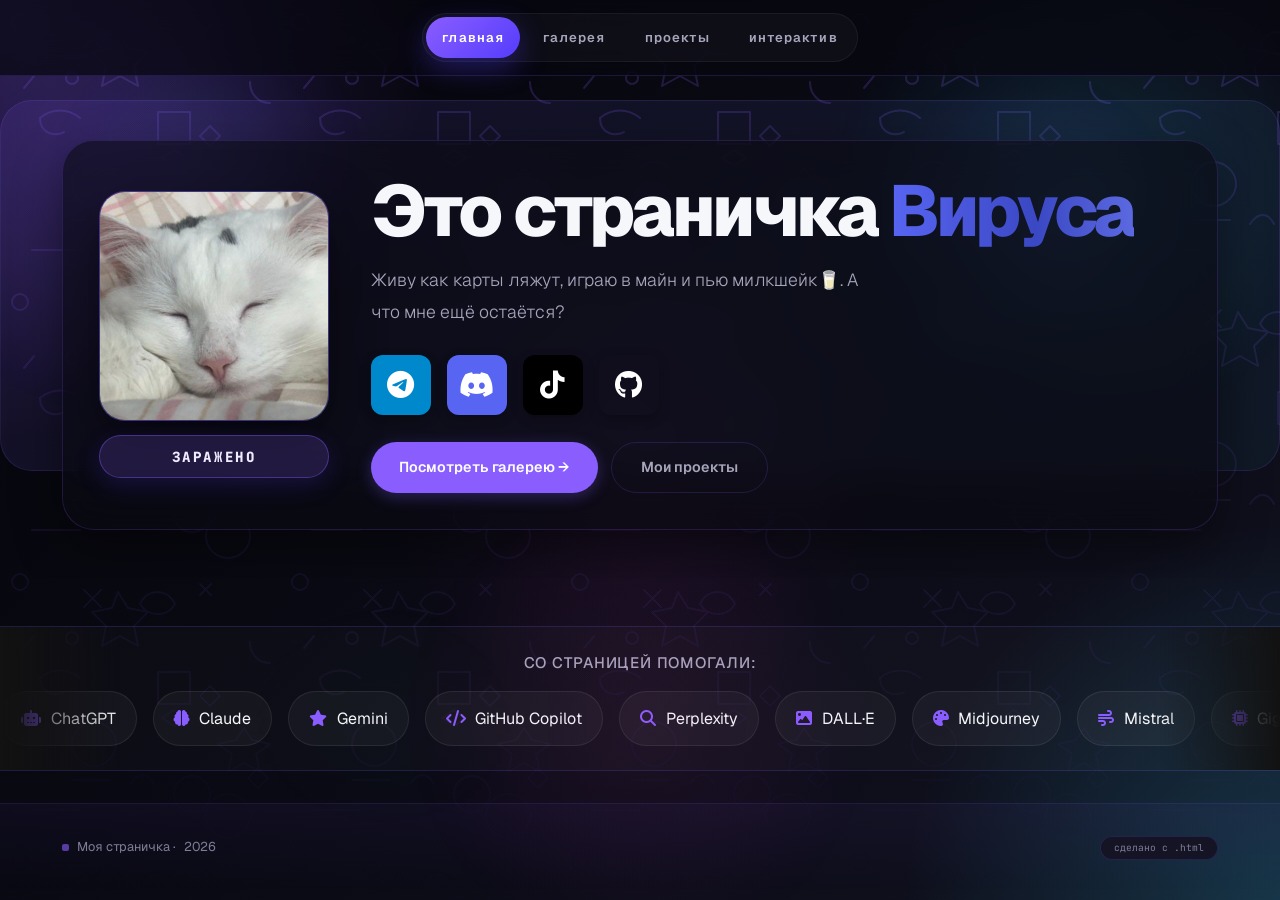
==== commit c9109cc5: "Update index.html" ====
--- a/index.html
+++ b/index.html
@@ -55,7 +55,7 @@
             </div>
 
             <div class="hero-tag">
-                Дарова
+                Заражено
             </div>
         </div>
 
--- a/style.css
+++ b/style.css
@@ -33,9 +33,10 @@
 body {
   font-family: 'Inter', 'Geist', -apple-system, BlinkMacSystemFont, 'Segoe UI', Roboto, sans-serif;
   background:
-    radial-gradient(circle at top left, rgba(138, 93, 255, 0.26), transparent 30%),
-    radial-gradient(circle at bottom right, rgba(50, 214, 255, 0.15), transparent 26%),
-    linear-gradient(135deg, #05050a 0%, #0a0a14 45%, #111220 100%);
+    radial-gradient(circle at top left, rgba(138, 93, 255, 0.30), transparent 28%),
+    radial-gradient(circle at bottom right, rgba(50, 214, 255, 0.18), transparent 24%),
+    radial-gradient(circle at center, rgba(255, 79, 216, 0.06), transparent 34%),
+    linear-gradient(135deg, #04040a 0%, #0a0a14 48%, #111220 100%);
   background-attachment: fixed;
   color: var(--text-primary);
   line-height: 1.6;
@@ -51,11 +52,14 @@
   pointer-events: none;
   z-index: 0;
   background:
-    linear-gradient(rgba(255,255,255,0.012) 1px, transparent 1px),
-    linear-gradient(90deg, rgba(255,255,255,0.012) 1px, transparent 1px),
-    url("data:image/svg+xml,%3Csvg viewBox='0 0 512 512' xmlns='http://www.w3.org/2000/svg'%3E%3Cfilter id='noise'%3E%3CfeTurbulence type='fractalNoise' baseFrequency='0.7' numOctaves='4' stitchTiles='stitch'/%3E%3C/filter%3E%3Crect width='100%25' height='100%25' filter='url(%23noise)' opacity='0.04'/%3E%3C/svg%3E");
-  background-size: 42px 42px, 42px 42px, 200px 200px;
-  mask-image: linear-gradient(to bottom, rgba(0,0,0,0.78), transparent 100%);
+    radial-gradient(circle at 15% 20%, rgba(45, 200, 255, 0.10), transparent 12%),
+    radial-gradient(circle at 80% 25%, rgba(145, 85, 255, 0.12), transparent 14%),
+    radial-gradient(circle at 30% 85%, rgba(64, 230, 185, 0.12), transparent 16%),
+    url("data:image/svg+xml,%3Csvg xmlns='http://www.w3.org/2000/svg' viewBox='0 0 280 280'%3E%3Cg stroke='%238a5dff' stroke-width='2' stroke-linecap='round' stroke-linejoin='round' fill='none' opacity='0.38'%3E%3Ccircle cx='20' cy='22' r='8'/%3E%3Ccircle cx='72' cy='78' r='6'/%3E%3Cpath d='M84 30l17 17M84 47l17-17'/%3E%3Cpath d='M140 44c7-16 28-16 35 0-8 14-27 13-35 0Z'/%3E%3Cpath d='M200 24l11 11M211 24l-11 11'/%3E%3Cpath d='M40 118c12-10 28-10 40 0'/%3E%3Cpath d='M40 118c0 18 18 18 24 14'/%3E%3Cpath d='M158 112h32v32h-32z'/%3E%3Cpath d='M162 158l12-8 12 8-12 8z'/%3E%3Cpath d='M210 126l10 10-10 10-10-10z'/%3E%3Cpath d='M72 184c0-13 12-22 22-22s22 9 22 22c0 11-10 22-22 22s-22-11-22-22Z'/%3E%3Cpath d='M244 168l8 12 18 4-14 10 4 18-16-9-16 9 4-18-14-10 18-4z'/%3E%3Cpath d='M72 220h38'/%3E%3Cpath d='M130 224c8-12 18-12 24 0'/%3E%3Cpath d='M192 216c10 0 18 8 18 18s-8 18-18 18-18-8-18-18 8-18 18-18Z'/%3E%3Cpath d='M32 250h48'/%3E%3Cpath d='M206 256c0-12 10-22 22-22s22 10 22 22-10 22-22 22-22-10-22-22Z'/%3E%3Cpath d='M118 32l10 16 20 4-14 14 4 20-18-10-18 10 4-20-14-14 20-4z'/%3E%3Cpath d='M250 82c0 12 8 21 20 21'/%3E%3Cpath d='M34 76l-10 12'/%3E%3Cpath d='M258 208l10 10-10 10-10-10z'/%3E%3C/g%3E%3C/svg%3E");
+  background-size: auto, auto, auto, 280px 280px;
+  background-repeat: repeat;
+  mask-image: linear-gradient(to bottom, rgba(0,0,0,0.82), transparent 100%);
+  opacity: 0.72;
 }
 
 body::after {
@@ -831,6 +835,18 @@
   align-items: start;
 }
 
+.gallery-grid.is-shuffling {
+  animation: galleryShuffle 700ms cubic-bezier(.22, 1, .36, 1);
+}
+
+.gallery-grid.is-shuffling .gallery-item {
+  animation: cardShuffle 700ms cubic-bezier(.22, 1, .36, 1);
+}
+
+.gallery-grid.is-shuffling img {
+  animation: imageMix 700ms ease;
+}
+
 .gallery-item {
   background: linear-gradient(180deg, rgba(17, 17, 30, 0.94), rgba(12, 12, 20, 0.94));
   backdrop-filter: blur(10px);
@@ -927,6 +943,40 @@
   color: #ffffff;
   padding: 0 0.16em;
   border-radius: 0.24em;
+}
+
+@keyframes galleryShuffle {
+  15% {
+    transform: perspective(560px) rotateY(-2deg) rotateX(1deg) scale(1.012);
+  }
+  55% {
+    transform: perspective(560px) rotateY(2deg) rotateX(-1deg) scale(1.018);
+    filter: blur(1px) saturate(1.2) brightness(1.04);
+  }
+  100% {
+    transform: perspective(560px) rotateY(0deg) rotateX(0deg) scale(1);
+    filter: blur(0) saturate(1) brightness(1);
+  }
+}
+
+@keyframes cardShuffle {
+  30% {
+    transform: translateY(-5px) scale(0.985) rotate(-1deg);
+  }
+  80% {
+    transform: translateY(2px) scale(1.006) rotate(1deg);
+  }
+}
+
+@keyframes imageMix {
+  35% {
+    transform: scale(1.08);
+    filter: blur(1.5px) brightness(1.15) saturate(1.2);
+  }
+  100% {
+    transform: scale(1);
+    filter: blur(0) brightness(1) saturate(1);
+  }
 }
 
 @keyframes shuffleIn {
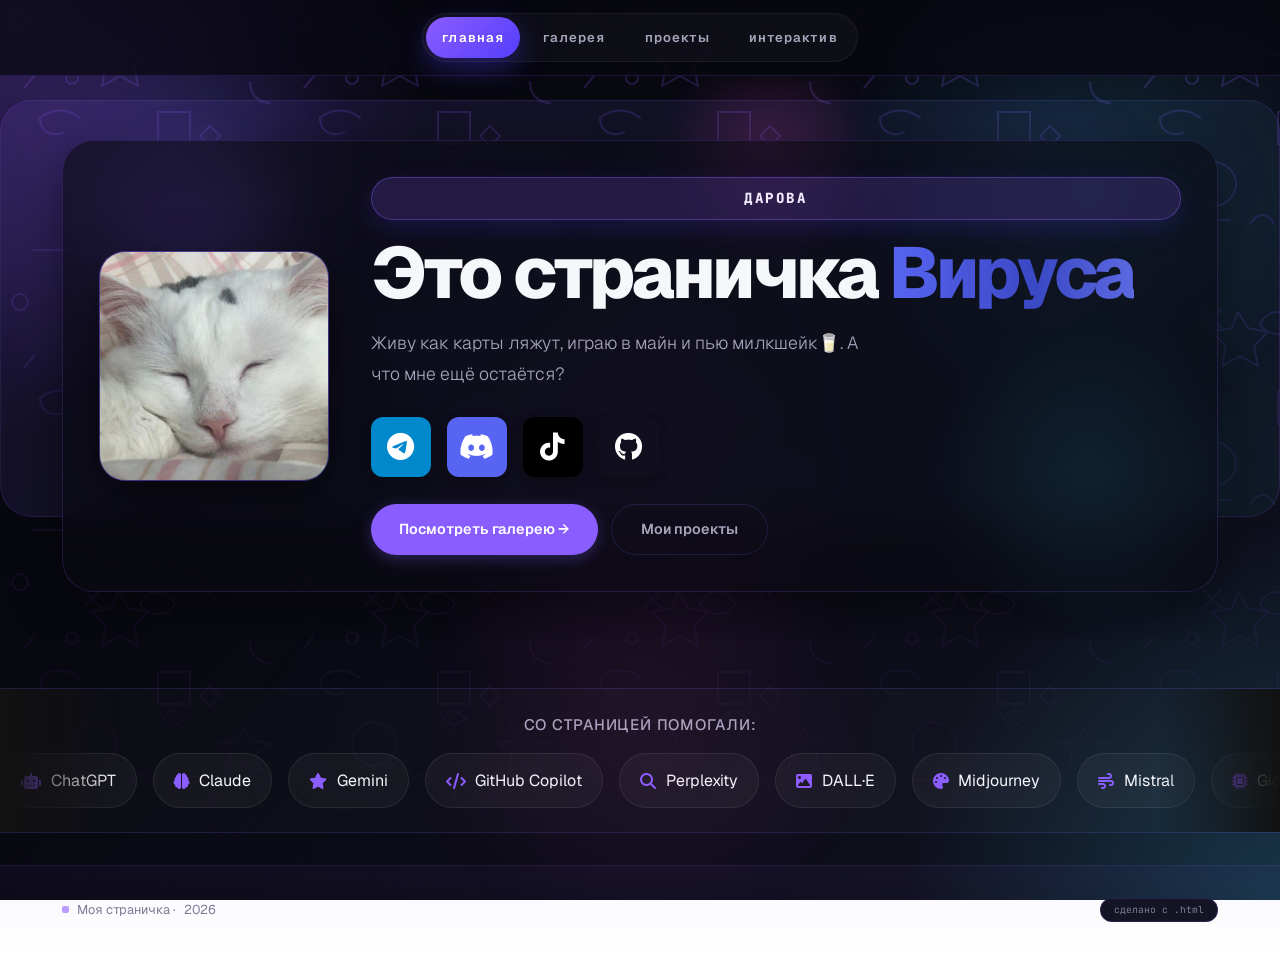
==== commit 320e0c26: "Update index.html" ====
--- a/index.html
+++ b/index.html
@@ -1,138 +1,76 @@
 <!DOCTYPE html>
-
 <html lang="ru">
 <head>
-<link rel="icon" type="image/x-icon" href="favicon.ico">
+<meta charset="UTF-8">
+<meta name="viewport" content="width=device-width, initial-scale=1.0">
+<title>Главная — Моя страничка</title>
+<meta name="description" content="Личная страничка Вируса: галерея скриншотов, проекты и новости.">
+<link rel="icon" type="image/x-icon" href="icons/favicon.ico">
 <link rel="icon" type="image/png" sizes="32x32" href="icons/favicon-32x32.png">
 <link rel="icon" type="image/png" sizes="16x16" href="icons/favicon-16x16.png">
 <link rel="apple-touch-icon" sizes="180x180" href="icons/apple-touch-icon.png">
 <link rel="manifest" href="icons/site.webmanifest">
-    <meta charset="UTF-8">
-    <meta name="viewport" content="width=device-width, initial-scale=1.0">
- 
-
-<title>Главная — Моя страничка</title>
-
 <link rel="preconnect" href="https://fonts.googleapis.com">
 <link rel="preconnect" href="https://fonts.gstatic.com" crossorigin>
-
-<link href="https://fonts.googleapis.com/css2?family=Geist:wght@300;400;500;600;700&family=JetBrains+Mono:wght@400;500&display=swap" rel="stylesheet">
-
-<link rel="stylesheet"
-      href="https://cdnjs.cloudflare.com/ajax/libs/font-awesome/6.5.0/css/all.min.css">
-
+<link href="https://fonts.googleapis.com/css2?family=Geist:wght@400;600;700;800&family=JetBrains+Mono:wght@400;500&display=swap" rel="stylesheet">
+<link rel="stylesheet" href="https://cdnjs.cloudflare.com/ajax/libs/font-awesome/6.5.0/css/all.min.css">
 <link rel="stylesheet" href="style.css">
-
-
 </head>
-
 <body>
 
 <!-- ═════════ TOPBAR ═════════ -->
-
 <div class="topbar">
-    <div class="wrapper">
-        <nav class="topbar-nav">
-            <a href="index.html" class="on">главная</a>
-            <a href="gallery.html">галерея</a>
-            <a href="projects.html">проекты</a>
-            <a href="posts.html">интерактив</a>
-        </nav>
-    </div>
+  <div class="wrapper">
+    <nav class="topbar-nav">
+      <a href="index.html" class="on">главная</a>
+      <a href="gallery.html">галерея</a>
+      <a href="projects.html">проекты</a>
+      <a href="posts.html">интерактив</a>
+    </nav>
+  </div>
 </div>
 
 <!-- ═════════ HERO ═════════ -->
-
 <section class="hero">
-    <div class="wrapper">
-
-
+  <div class="wrapper">
     <div class="hero-grid">
-
-        <div class="hero-avatar-stack">
-            <div class="hero-avatar">
-                <img src="images/филя.png" alt="Аватар">
-            </div>
-
-            <div class="hero-tag">
-                Заражено
-            </div>
+      <div class="hero-avatar">
+        <img src="филя.png" alt="Аватар" width="230" height="230" loading="eager" decoding="async">
+      </div>
+      <div class="hero-content">
+        <div class="hero-tag">Дарова</div>
+        <h1>Это страничка <em>Вируса</em></h1>
+        <p class="hero-sub">
+          Живу как карты ляжут, играю в майн и пью милкшейк🥛.
+          А что мне ещё остаётся?
+        </p>
+        <div class="hero-socials">
+          <a href="https://t.me/IAmVirus" target="_blank" rel="noopener" class="social-icon social-telegram" aria-label="Telegram">
+            <i class="fab fa-telegram-plane"></i>
+          </a>
+          <a href="https://discord.com/users/573196687481372675" target="_blank" rel="noopener" class="social-icon social-discord" aria-label="Discord">
+            <i class="fab fa-discord"></i>
+          </a>
+          <a href="https://tiktok.com/@i...am_virus" target="_blank" rel="noopener" class="social-icon social-tiktok" aria-label="TikTok">
+            <i class="fab fa-tiktok"></i>
+          </a>
+          <a href="https://github.com/virus-momentx/virus.github.io" target="_blank" rel="noopener" class="social-icon social-github" aria-label="GitHub">
+            <i class="fab fa-github"></i>
+          </a>
         </div>
-
-        <div class="hero-content">
-
-            <h1>
-                Это страничка <em>Вируса</em>
-            </h1>
-
-            <p class="hero-sub">
-                Живу как карты ляжут, играю в майн и пью милкшейк🥛.
-                А что мне ещё остаётся?
-            </p>
-
-            <div class="hero-socials">
-
-                <a href="https://t.me/IAmVirus"
-                   target="_blank"
-                   class="social-icon social-telegram">
-
-                    <i class="fab fa-telegram-plane"></i>
-                </a>
-
-                <a href="https://discord.com/users/573196687481372675"
-                   target="_blank"
-                   class="social-icon social-discord">
-
-                    <i class="fab fa-discord"></i>
-                </a>
-
-                <a href="https://tiktok.com/@i...am_virus"
-                   target="_blank"
-                   class="social-icon social-tiktok">
-
-                    <i class="fab fa-tiktok"></i>
-                </a>
-                <a href="https://github.com/virus-momentx/virus.github.io"
-                   target="_blank"
-                   class="social-icon social-github"
-                   aria-label="GitHub">
-
-    <i class="fab fa-github"></i>
-</a>
-
-            </div>
-
-            <div class="cta-row">
-
-                <a href="gallery.html" class="cta p">
-                    Посмотреть галерею →
-                </a>
-
-                <a href="projects.html" class="cta s">
-                    Мои проекты
-                </a>
-
-            </div>
-
+        <div class="cta-row">
+          <a href="gallery.html" class="cta p">Посмотреть галерею →</a>
+          <a href="projects.html" class="cta s">Мои проекты</a>
         </div>
-
+      </div>
     </div>
-
-</div>
-
-
+  </div>
 </section>
 
 <!-- ═════════ AI CREDITS ═════════ -->
-
 <section class="ai-marquee">
-
-    <div class="ai-title">
-        Со страницей помогали:
-    </div>
-
-    <div class="ai-track">
-
+  <div class="ai-title">Со страницей помогали:</div>
+  <div class="ai-track">
     <div class="ai-chip"><i class="fas fa-robot"></i> ChatGPT</div>
     <div class="ai-chip"><i class="fas fa-brain"></i> Claude</div>
     <div class="ai-chip"><i class="fas fa-star"></i> Gemini</div>
@@ -143,51 +81,32 @@
     <div class="ai-chip"><i class="fas fa-wind"></i> Mistral</div>
     <div class="ai-chip"><i class="fas fa-microchip"></i> GigaChat</div>
     <div class="ai-chip"><i class="fas fa-cloud"></i> ZorahM-GPT</div>
-
-    <!-- дубль для бесконечной анимации -->
-
-    <div class="ai-chip"><i class="fas fa-robot"></i> ChatGPT</div>
-    <div class="ai-chip"><i class="fas fa-brain"></i> Claude</div>
-    <div class="ai-chip"><i class="fas fa-star"></i> Gemini</div>
-    <div class="ai-chip"><i class="fas fa-code"></i> GitHub Copilot</div>
-    <div class="ai-chip"><i class="fas fa-search"></i> Perplexity</div>
-    <div class="ai-chip"><i class="fas fa-image"></i> DALL·E</div>
-    <div class="ai-chip"><i class="fas fa-palette"></i> Midjourney</div>
-    <div class="ai-chip"><i class="fas fa-wind"></i> Mistral</div>
-    <div class="ai-chip"><i class="fas fa-microchip"></i> GigaChat</div>
-    <div class="ai-chip"><i class="fas fa-cloud"></i> ZorahM-GPT</div>
-
-</div>
-
-
+    <!-- дубль для бесконечной анимации, aria-hidden — чтобы скринридер не читал дважды -->
+    <div class="ai-chip" aria-hidden="true"><i class="fas fa-robot"></i> ChatGPT</div>
+    <div class="ai-chip" aria-hidden="true"><i class="fas fa-brain"></i> Claude</div>
+    <div class="ai-chip" aria-hidden="true"><i class="fas fa-star"></i> Gemini</div>
+    <div class="ai-chip" aria-hidden="true"><i class="fas fa-code"></i> GitHub Copilot</div>
+    <div class="ai-chip" aria-hidden="true"><i class="fas fa-search"></i> Perplexity</div>
+    <div class="ai-chip" aria-hidden="true"><i class="fas fa-image"></i> DALL·E</div>
+    <div class="ai-chip" aria-hidden="true"><i class="fas fa-palette"></i> Midjourney</div>
+    <div class="ai-chip" aria-hidden="true"><i class="fas fa-wind"></i> Mistral</div>
+    <div class="ai-chip" aria-hidden="true"><i class="fas fa-microchip"></i> GigaChat</div>
+    <div class="ai-chip" aria-hidden="true"><i class="fas fa-cloud"></i> ZorahM-GPT</div>
+  </div>
 </section>
 
 <!-- ═════════ FOOTER ═════════ -->
-
 <footer class="ft">
-
-
-<div class="wrapper">
-
+  <div class="wrapper">
     <div class="ft-l">
-        <div class="ft-d"></div>
-        Моя страничка ·
-        <span id="year"></span>
+      <div class="ft-d"></div> Моя страничка · <span id="year"></span>
     </div>
-
-    <div class="ft-r">
-        сделано с .html
-    </div>
-
-</div>
-
-
+    <div class="ft-r">сделано с .html</div>
+  </div>
 </footer>
 
 <script>
-document.getElementById('year').textContent =
-    new Date().getFullYear();
+  document.getElementById('year').textContent = new Date().getFullYear();
 </script>
-
 </body>
 </html>
--- a/style.css
+++ b/style.css
@@ -575,93 +575,16 @@
   backdrop-filter: blur(10px);
 }
 
-.posts-spotlight {
-  display: grid;
-  grid-template-columns: 1.4fr 0.8fr;
-  gap: 1rem;
-  padding: 1.15rem;
-  margin-bottom: 1rem;
-  border-radius: 22px;
-  background: linear-gradient(135deg, rgba(138, 93, 255, 0.14), rgba(50, 214, 255, 0.08));
-  border: 1px solid rgba(138, 93, 255, 0.18);
-}
-
-.posts-spotlight-copy h2 {
-  font-size: 1.3rem;
-  margin-bottom: 0.45rem;
-}
-
-.posts-spotlight-copy p {
-  color: var(--text-secondary);
-  font-weight: 300;
-  line-height: 1.65;
-}
-
-.spotlight-kicker {
-  display: inline-block;
-  margin-bottom: 0.6rem;
-  font-size: 0.66rem;
-  text-transform: uppercase;
-  letter-spacing: 0.18em;
-  color: #d8d4ff;
-}
-
-.posts-spotlight-stats {
-  display: grid;
-  grid-template-columns: repeat(3, 1fr);
-  gap: 0.65rem;
-}
-
-.posts-spotlight-stats div {
-  padding: 0.9rem;
-  border-radius: 16px;
-  background: rgba(255, 255, 255, 0.035);
-  border: 1px solid rgba(255, 255, 255, 0.06);
-  text-align: center;
-}
-
-.posts-spotlight-stats strong {
-  display: block;
-  font-size: 1.3rem;
-  color: #fff;
-}
-
-.posts-spotlight-stats span {
-  color: var(--text-secondary);
-  font-size: 0.7rem;
-  text-transform: uppercase;
-  letter-spacing: 0.14em;
-}
-
-.posts-tabs {
-  display: flex;
-  flex-wrap: wrap;
-  justify-content: center;
-  gap: 0.7rem;
-  margin-bottom: 1.1rem;
-}
-
-.posts-tab {
-  border: 1px solid rgba(124, 92, 252, 0.2);
-  background: rgba(255, 255, 255, 0.03);
-  color: var(--text-secondary);
-  border-radius: 999px;
-  padding: 0.55rem 1rem;
-  cursor: pointer;
-  font-size: 0.78rem;
-  font-weight: 600;
-  letter-spacing: 0.08em;
-  text-transform: uppercase;
-  transition: all 0.22s ease;
-}
-
-.posts-tab:hover,
-.posts-tab.active {
-  color: #fff;
-  border-color: rgba(124, 92, 252, 0.5);
-  background: linear-gradient(135deg, rgba(124, 92, 252, 0.22), rgba(90, 78, 255, 0.18));
-  box-shadow: 0 10px 24px rgba(124, 92, 252, 0.16);
-}
+
+
+
+
+
+
+
+
+
+
 
 #postsFeed {
   display: flex;
@@ -727,87 +650,12 @@
   margin: 0 auto 1.4rem;
 }
 
-.stat-chip {
-  display: flex;
-  flex-direction: column;
-  gap: 0.35rem;
-  align-items: center;
-  justify-content: center;
-  padding: 1rem;
-  border-radius: 18px;
-  border: 1px solid rgba(138, 93, 255, 0.18);
-  background: linear-gradient(180deg, rgba(18, 18, 30, 0.9), rgba(12, 12, 20, 0.92));
-  box-shadow: 0 16px 42px rgba(0, 0, 0, 0.24);
-}
-
-.stat-num {
-  font-size: 1.55rem;
-  font-weight: 800;
-  color: #fff;
-}
-
-.stat-label {
-  font-size: 0.74rem;
-  color: var(--text-secondary);
-  text-transform: uppercase;
-  letter-spacing: 0.12em;
-  text-align: center;
-}
-
-.gallery-showcase {
-  display: grid;
-  grid-template-columns: 1.3fr 0.7fr;
-  gap: 1rem;
-  margin: 0 0 1.4rem;
-  padding: 1.25rem;
-  border-radius: 24px;
-  border: 1px solid rgba(138, 93, 255, 0.18);
-  background: linear-gradient(135deg, rgba(138, 93, 255, 0.1), rgba(50, 214, 255, 0.05));
-}
-
-.showcase-main h2 {
-  margin-bottom: 0.45rem;
-  font-size: 1.35rem;
-}
-
-.showcase-main p {
-  color: var(--text-secondary);
-  line-height: 1.7;
-}
-
-.showcase-label {
-  display: inline-block;
-  margin-bottom: 0.7rem;
-  padding: 0.3rem 0.7rem;
-  border-radius: 999px;
-  background: rgba(255, 255, 255, 0.04);
-  border: 1px solid rgba(138, 93, 255, 0.22);
-  color: #d5d0ff;
-  text-transform: uppercase;
-  letter-spacing: 0.12em;
-  font-size: 0.65rem;
-}
-
-.showcase-side {
-  display: flex;
-  flex-direction: column;
-  gap: 0.8rem;
-}
-
-.showcase-chip {
-  display: flex;
-  align-items: center;
-  gap: 0.6rem;
-  padding: 0.8rem 0.9rem;
-  border-radius: 16px;
-  background: rgba(255, 255, 255, 0.04);
-  border: 1px solid rgba(255, 255, 255, 0.07);
-  color: var(--text-primary);
-}
-
-.showcase-chip span {
-  font-size: 1rem;
-}
+
+
+
+
+
+
 
 /* ── Счётчик постов (страница "Интерактив") ── */
 .posts-shell .posts-count {
@@ -835,18 +683,6 @@
   align-items: start;
 }
 
-.gallery-grid.is-shuffling {
-  animation: galleryShuffle 700ms cubic-bezier(.22, 1, .36, 1);
-}
-
-.gallery-grid.is-shuffling .gallery-item {
-  animation: cardShuffle 700ms cubic-bezier(.22, 1, .36, 1);
-}
-
-.gallery-grid.is-shuffling img {
-  animation: imageMix 700ms ease;
-}
-
 .gallery-item {
   background: linear-gradient(180deg, rgba(17, 17, 30, 0.94), rgba(12, 12, 20, 0.94));
   backdrop-filter: blur(10px);
@@ -943,40 +779,6 @@
   color: #ffffff;
   padding: 0 0.16em;
   border-radius: 0.24em;
-}
-
-@keyframes galleryShuffle {
-  15% {
-    transform: perspective(560px) rotateY(-2deg) rotateX(1deg) scale(1.012);
-  }
-  55% {
-    transform: perspective(560px) rotateY(2deg) rotateX(-1deg) scale(1.018);
-    filter: blur(1px) saturate(1.2) brightness(1.04);
-  }
-  100% {
-    transform: perspective(560px) rotateY(0deg) rotateX(0deg) scale(1);
-    filter: blur(0) saturate(1) brightness(1);
-  }
-}
-
-@keyframes cardShuffle {
-  30% {
-    transform: translateY(-5px) scale(0.985) rotate(-1deg);
-  }
-  80% {
-    transform: translateY(2px) scale(1.006) rotate(1deg);
-  }
-}
-
-@keyframes imageMix {
-  35% {
-    transform: scale(1.08);
-    filter: blur(1.5px) brightness(1.15) saturate(1.2);
-  }
-  100% {
-    transform: scale(1);
-    filter: blur(0) brightness(1) saturate(1);
-  }
 }
 
 @keyframes shuffleIn {
@@ -1462,6 +1264,27 @@
    — расширяем контент и заполняем пустые поля
    ═══════════════════════════════════════════ */
 
+/* Фон всей страницы галереи — картинка заката, а не блок */
+body.gallery-page {
+  background-image:
+    linear-gradient(180deg,
+      rgba(9, 9, 13, 0.1) 0%,
+      rgba(9, 9, 13, 0.55) 42%,
+      var(--bg-primary) 74%
+    ),
+    url("images/gallery-bg.webp");
+  background-size: cover;
+  background-position: center top;
+  background-attachment: fixed;
+  background-repeat: no-repeat;
+}
+
+/* Убираем декоративный паттерн-подложку (кружки, звёзды, квадраты)
+   на странице галереи — она перебивает картинку заката */
+body.gallery-page::before {
+  display: none;
+}
+
 /* Декоративные пятна света по бокам, чтобы страница
    не выглядела пустой на широких экранах */
 body.gallery-page::after {
@@ -1483,7 +1306,8 @@
   max-width: 1560px;
 }
 
-/* ── Статистика галереи (авточисла из данных) ── */
+/* ── Статистика галереи (авточисла из данных) ──
+   тёплое стекло вместо синих боксов — подобрано под цвета заката */
 .gallery-stats {
   display: flex;
   justify-content: center;
@@ -1501,25 +1325,30 @@
   gap: 0.2rem;
   min-width: 150px;
   padding: 1rem 1.6rem;
-  background: var(--bg-card);
-  backdrop-filter: blur(8px);
-  border: 1px solid var(--border-color);
+  background: rgba(30, 18, 40, 0.2);
+  backdrop-filter: blur(18px) saturate(160%);
+  -webkit-backdrop-filter: blur(18px) saturate(160%);
+  border: 1px solid rgba(255, 255, 255, 0.14);
   border-radius: 16px;
+  box-shadow:
+    0 12px 34px rgba(20, 8, 30, 0.35),
+    inset 0 1px 0 rgba(255, 255, 255, 0.07);
   transition: all 0.3s ease;
 }
 
 .stat-chip:hover {
-  border-color: var(--accent);
+  border-color: rgba(255, 200, 160, 0.4);
   transform: translateY(-3px);
-  box-shadow: var(--shadow);
+  box-shadow:
+    0 16px 40px rgba(20, 8, 30, 0.45),
+    inset 0 1px 0 rgba(255, 255, 255, 0.09);
 }
 
 .stat-num {
   font-family: 'JetBrains Mono', monospace;
   font-size: 1.6rem;
   font-weight: 700;
-  color: var(--text-primary);
-  background: linear-gradient(270deg, #5865F2, #a78bfa, #5865F2);
+  background: linear-gradient(120deg, #ffd8b0, #ff9ecf, #b09bff);
   background-size: 200% 100%;
   -webkit-background-clip: text;
   -webkit-text-fill-color: transparent;
@@ -1528,7 +1357,7 @@
 
 .stat-label {
   font-size: 0.75rem;
-  color: var(--text-secondary);
+  color: rgba(255, 255, 255, 0.68);
   text-transform: uppercase;
   letter-spacing: 0.06em;
 }
@@ -1559,6 +1388,27 @@
 @media (max-width: 520px) {
   body.gallery-page .gallery-grid {
     grid-template-columns: 1fr;
+  }
+}
+
+/* ═══════════════════════════════════════════
+   ШАПКА ГАЛЕРЕИ — просто контейнер для контента,
+   сам фон задаётся на body.gallery-page
+   ═══════════════════════════════════════════ */
+
+.gallery-hero {
+  position: relative;
+  margin-top: 1.5rem;
+  padding: 3rem 2rem 2.5rem;
+}
+
+.gallery-hero .page-title {
+  padding-top: 0;
+}
+
+@media (max-width: 768px) {
+  .gallery-hero {
+    padding: 2rem 1.2rem 1.8rem;
   }
 }
 
@@ -1886,3 +1736,258 @@
     padding: 0.6rem 0.5rem;
   }
 }
+/* ═══════════════════════════════════════════
+   ФОН ДЛЯ СТРАНИЦЫ "ПРОЕКТЫ"
+   Добавить в конец style.css
+   ═══════════════════════════════════════════ */
+
+/* Сама картинка — на весь body, закреплена, как у галереи */
+body.projects-page {
+  background-image:
+    linear-gradient(180deg,
+      rgba(9, 9, 13, 0.15) 0%,
+      rgba(9, 9, 13, 0.6) 40%,
+      var(--bg-primary) 78%
+    ),
+    url("images/projects-bg.webp");
+  background-size: cover;
+  background-position: center top;
+  background-attachment: fixed;
+  background-repeat: no-repeat;
+}
+
+/* Убираем декоративный паттерн-подложку (кружки, звёзды, квадраты),
+   чтобы он не накладывался на картинку */
+body.projects-page::before {
+  display: none;
+}
+
+/* Лёгкие цветные пятна поверх — синхронизированы с фиолетовой
+   гаммой картинки, чтобы карточки проектов не терялись на тёмном фоне */
+body.projects-page::after {
+  content: '';
+  position: fixed;
+  inset: 0;
+  z-index: 0;
+  pointer-events: none;
+  background:
+    radial-gradient(circle at 6% 15%, rgba(138, 93, 255, 0.12), transparent 28%),
+    radial-gradient(circle at 94% 20%, rgba(167, 139, 250, 0.10), transparent 30%),
+    radial-gradient(circle at 50% 90%, rgba(80, 40, 160, 0.14), transparent 32%);
+}
+
+/* ═══════════════════════════════════════════
+   СТРАНИЦА "ИНТЕРАКТИВ" — фон, без серого блока,
+   прозрачные карточки постов
+   ═══════════════════════════════════════════ */
+
+body.posts-page {
+  background-image:
+    linear-gradient(180deg,
+      rgba(9, 9, 13, 0.15) 0%,
+      rgba(9, 9, 13, 0.3) 50%,
+      rgba(9, 9, 13, 0.4) 100%
+    ),
+    url("images/interactive-bg.webp");
+  background-size: cover;
+  background-position: center top;
+  background-attachment: fixed;
+  background-repeat: no-repeat;
+}
+
+body.posts-page::before {
+  display: none;
+}
+
+body.posts-page::after {
+  content: '';
+  position: fixed;
+  inset: 0;
+  z-index: 0;
+  pointer-events: none;
+  background:
+    radial-gradient(circle at 8% 15%, rgba(138, 93, 255, 0.12), transparent 28%),
+    radial-gradient(circle at 92% 20%, rgba(167, 139, 250, 0.10), transparent 30%),
+    radial-gradient(circle at 50% 90%, rgba(80, 40, 160, 0.12), transparent 32%);
+}
+
+.posts-shell {
+  background: transparent;
+  border: none;
+  box-shadow: none;
+  backdrop-filter: none;
+  -webkit-backdrop-filter: none;
+}
+
+.post-card {
+  background: linear-gradient(180deg, rgba(27, 27, 38, 0.2), rgba(16, 16, 24, 0.22));
+  backdrop-filter: blur(4px);
+  -webkit-backdrop-filter: blur(4px);
+}
+
+.post-card:hover {
+  background: linear-gradient(180deg, rgba(32, 32, 48, 0.32), rgba(20, 20, 30, 0.34));
+}
+
+/* ═══════════════════════════════════════════
+   ПРОЗРАЧНОСТЬ БЛОКОВ: ГАЛЕРЕЯ + ПРОЕКТЫ
+   ═══════════════════════════════════════════ */
+
+.gallery-item {
+  background: linear-gradient(180deg, rgba(17, 17, 30, 0.4), rgba(12, 12, 20, 0.42));
+  backdrop-filter: blur(8px);
+  -webkit-backdrop-filter: blur(8px);
+}
+
+.gallery-item:hover {
+  background: linear-gradient(180deg, rgba(17, 17, 30, 0.55), rgba(12, 12, 20, 0.58));
+}
+
+/* Карточки проектов: без фона и блюра по умолчанию,
+   размытие + затемнение появляются только при наведении */
+.project-card {
+  background: transparent;
+  backdrop-filter: none;
+  -webkit-backdrop-filter: none;
+}
+
+.project-card:hover {
+  background: linear-gradient(180deg, rgba(18, 18, 30, 0.55), rgba(14, 14, 22, 0.58));
+  backdrop-filter: blur(8px);
+  -webkit-backdrop-filter: blur(8px);
+}
+
+/* ═══════════════════════════════════════════
+   ГЛАВНАЯ: АНИМАЦИИ И СВЕЧЕНИЕ
+   ═══════════════════════════════════════════ */
+
+.hero {
+  position: relative;
+}
+
+.hero::after {
+  content: '';
+  position: absolute;
+  inset: 0;
+  z-index: 0;
+  pointer-events: none;
+  background:
+    radial-gradient(220px circle at 15% 30%, rgba(138, 93, 255, 0.35), transparent 60%),
+    radial-gradient(260px circle at 85% 70%, rgba(50, 214, 255, 0.28), transparent 60%),
+    radial-gradient(180px circle at 60% 15%, rgba(255, 79, 216, 0.22), transparent 60%);
+  filter: blur(10px);
+  animation: floatGlow 12s ease-in-out infinite alternate;
+}
+
+.hero-grid {
+  z-index: 1;
+}
+
+@keyframes floatGlow {
+  0% { transform: translate(0, 0) scale(1); }
+  50% { transform: translate(2%, -3%) scale(1.06); }
+  100% { transform: translate(-2%, 2%) scale(1); }
+}
+
+.hero-avatar {
+  position: relative;
+  transition: transform 0.4s ease;
+}
+
+.hero-avatar::before {
+  content: '';
+  position: absolute;
+  inset: -6px;
+  border-radius: 30px;
+  background: linear-gradient(135deg, var(--accent), var(--accent-2), var(--accent-3), var(--accent));
+  background-size: 300% 300%;
+  z-index: -1;
+  opacity: 0.55;
+  filter: blur(14px);
+  animation: avatarPulse 3.5s ease-in-out infinite, avatarShift 6s linear infinite;
+}
+
+@keyframes avatarPulse {
+  0%, 100% { opacity: 0.4; filter: blur(12px); }
+  50% { opacity: 0.75; filter: blur(18px); }
+}
+
+@keyframes avatarShift {
+  0% { background-position: 0% 50%; }
+  100% { background-position: 300% 50%; }
+}
+
+.hero-avatar:hover {
+  transform: translateY(-4px) rotate(-1.5deg) scale(1.02);
+}
+
+.hero-socials .social-icon {
+  position: relative;
+}
+
+.hero-socials .social-icon:hover {
+  animation: iconPulse 0.6s ease;
+}
+
+@keyframes iconPulse {
+  0% { box-shadow: 0 0 0 0 rgba(138, 93, 255, 0.5); }
+  100% { box-shadow: 0 0 0 14px rgba(138, 93, 255, 0); }
+}
+
+.cta.p {
+  position: relative;
+  overflow: hidden;
+}
+
+.cta.p::before {
+  content: '';
+  position: absolute;
+  top: 0;
+  left: -60%;
+  width: 40%;
+  height: 100%;
+  background: linear-gradient(120deg, transparent, rgba(255, 255, 255, 0.35), transparent);
+  transform: skewX(-20deg);
+  transition: left 0.6s ease;
+}
+
+.cta.p:hover::before {
+  left: 130%;
+}
+
+.ai-chip i {
+  animation: chipGlow 2.4s ease-in-out infinite;
+}
+
+.ai-chip:nth-child(even) i {
+  animation-delay: 0.6s;
+}
+
+@keyframes chipGlow {
+  0%, 100% { text-shadow: 0 0 0 rgba(138, 93, 255, 0); }
+  50% { text-shadow: 0 0 10px rgba(138, 93, 255, 0.85); }
+}
+
+@media (prefers-reduced-motion: reduce) {
+  .hero::after,
+  .hero-avatar::before,
+  .hero-socials .social-icon:hover,
+  .ai-chip i {
+    animation: none !important;
+  }
+}
+
+/* ═══════════════════════════════════════════
+   ПРОИЗВОДИТЕЛЬНОСТЬ
+   ═══════════════════════════════════════════ */
+
+/* background-attachment: fixed тормозит скролл на телефонах —
+   на мобильных переключаем на обычный scroll */
+@media (max-width: 768px) {
+  body,
+  body.gallery-page,
+  body.projects-page,
+  body.posts-page {
+    background-attachment: scroll;
+  }
+}
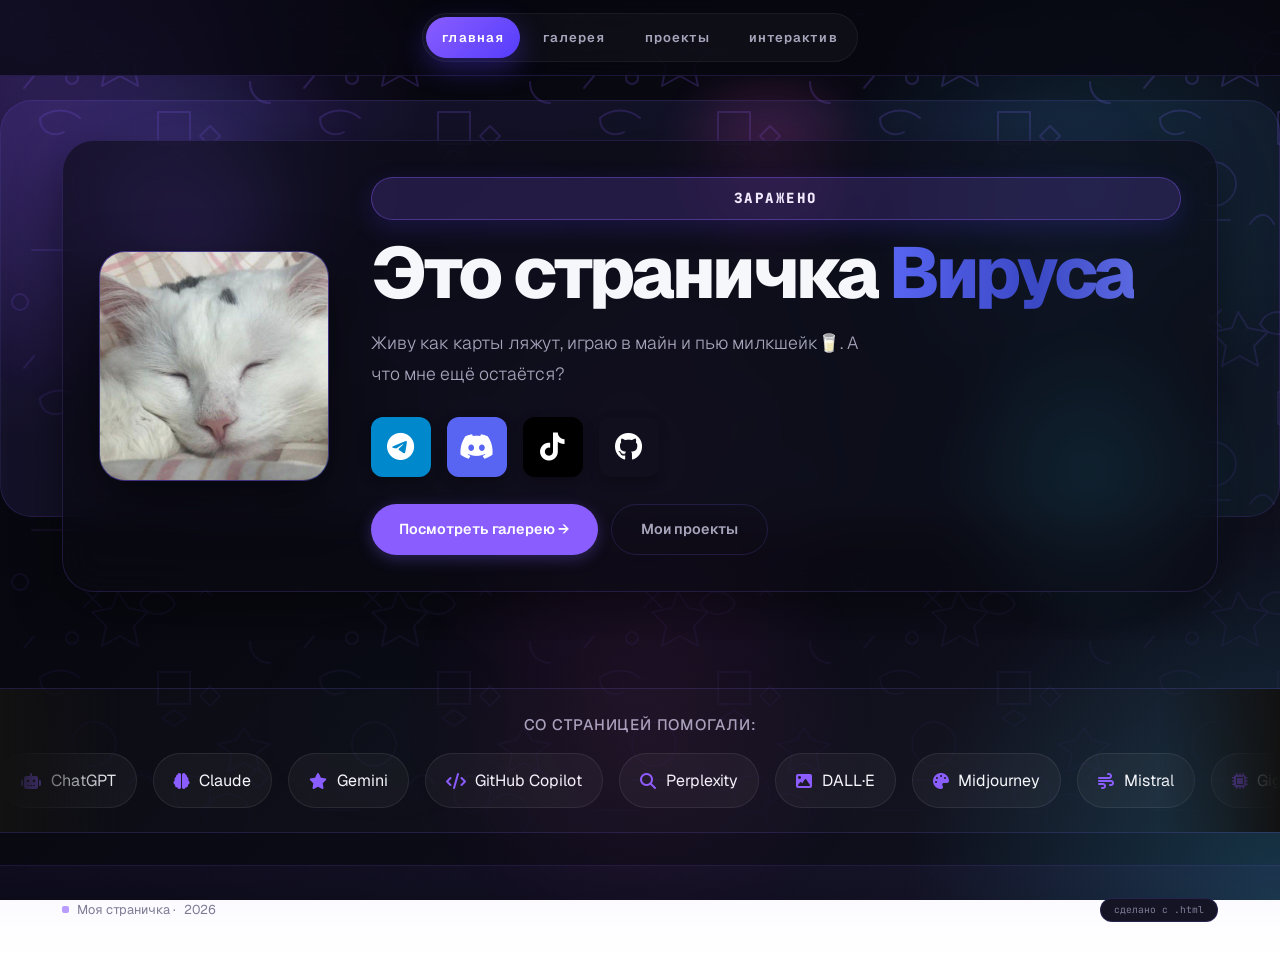
==== commit dd88f50c: "Update index.html" ====
--- a/index.html
+++ b/index.html
@@ -38,7 +38,7 @@
         <img src="филя.png" alt="Аватар" width="230" height="230" loading="eager" decoding="async">
       </div>
       <div class="hero-content">
-        <div class="hero-tag">Дарова</div>
+        <div class="hero-tag">ЗАРАЖЕНО</div>
         <h1>Это страничка <em>Вируса</em></h1>
         <p class="hero-sub">
           Живу как карты ляжут, играю в майн и пью милкшейк🥛.
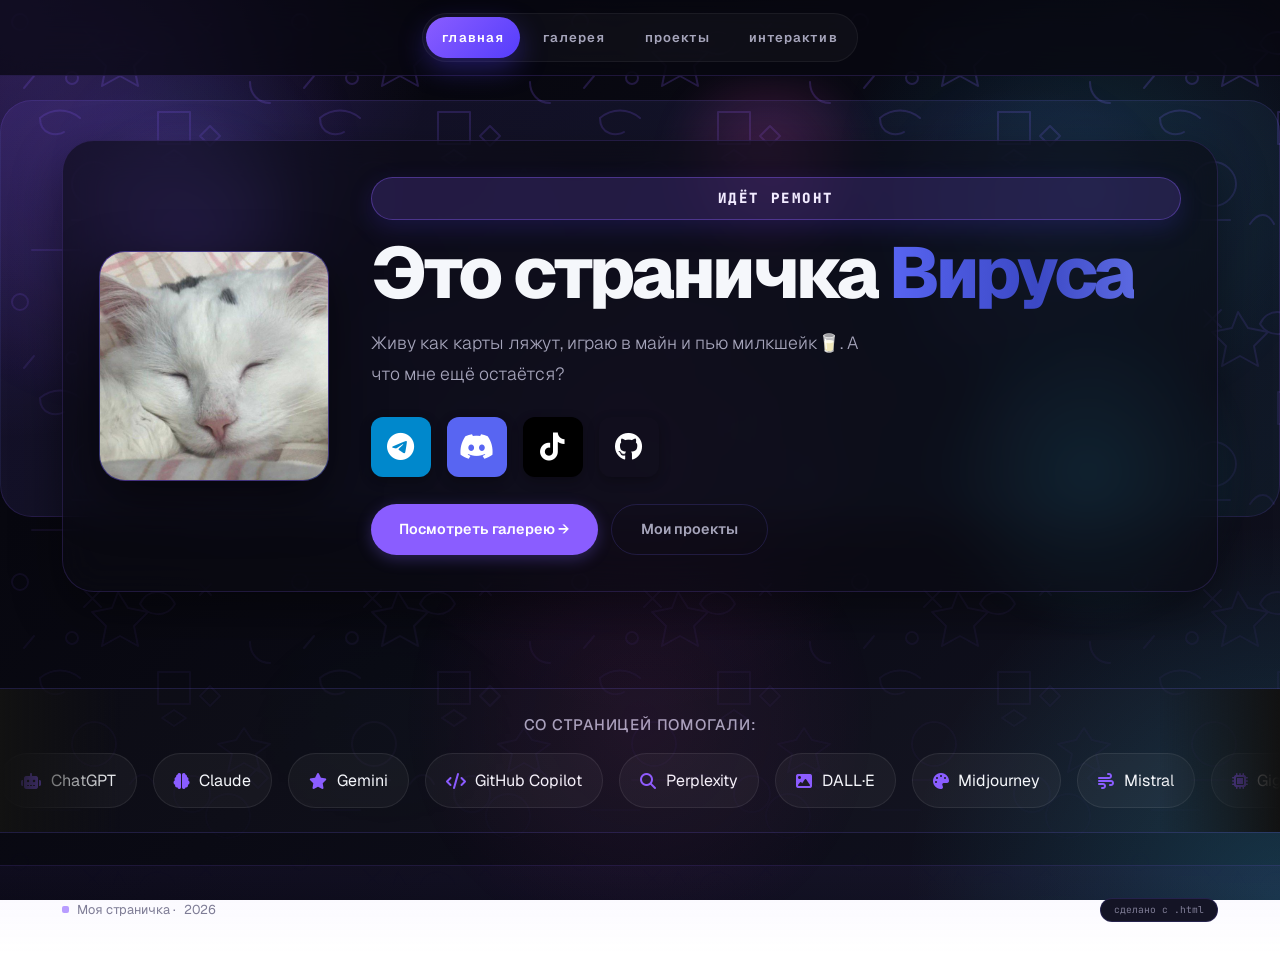
==== commit e9f424f4: "Update index.html" ====
--- a/index.html
+++ b/index.html
@@ -35,10 +35,10 @@
   <div class="wrapper">
     <div class="hero-grid">
       <div class="hero-avatar">
-        <img src="филя.png" alt="Аватар" width="230" height="230" loading="eager" decoding="async">
+        <img src="images/филя.png" alt="Аватар" width="230" height="230" loading="eager" decoding="async">
       </div>
       <div class="hero-content">
-        <div class="hero-tag">ЗАРАЖЕНО</div>
+        <div class="hero-tag">идёт ремонт</div>
         <h1>Это страничка <em>Вируса</em></h1>
         <p class="hero-sub">
           Живу как карты ляжут, играю в майн и пью милкшейк🥛.
